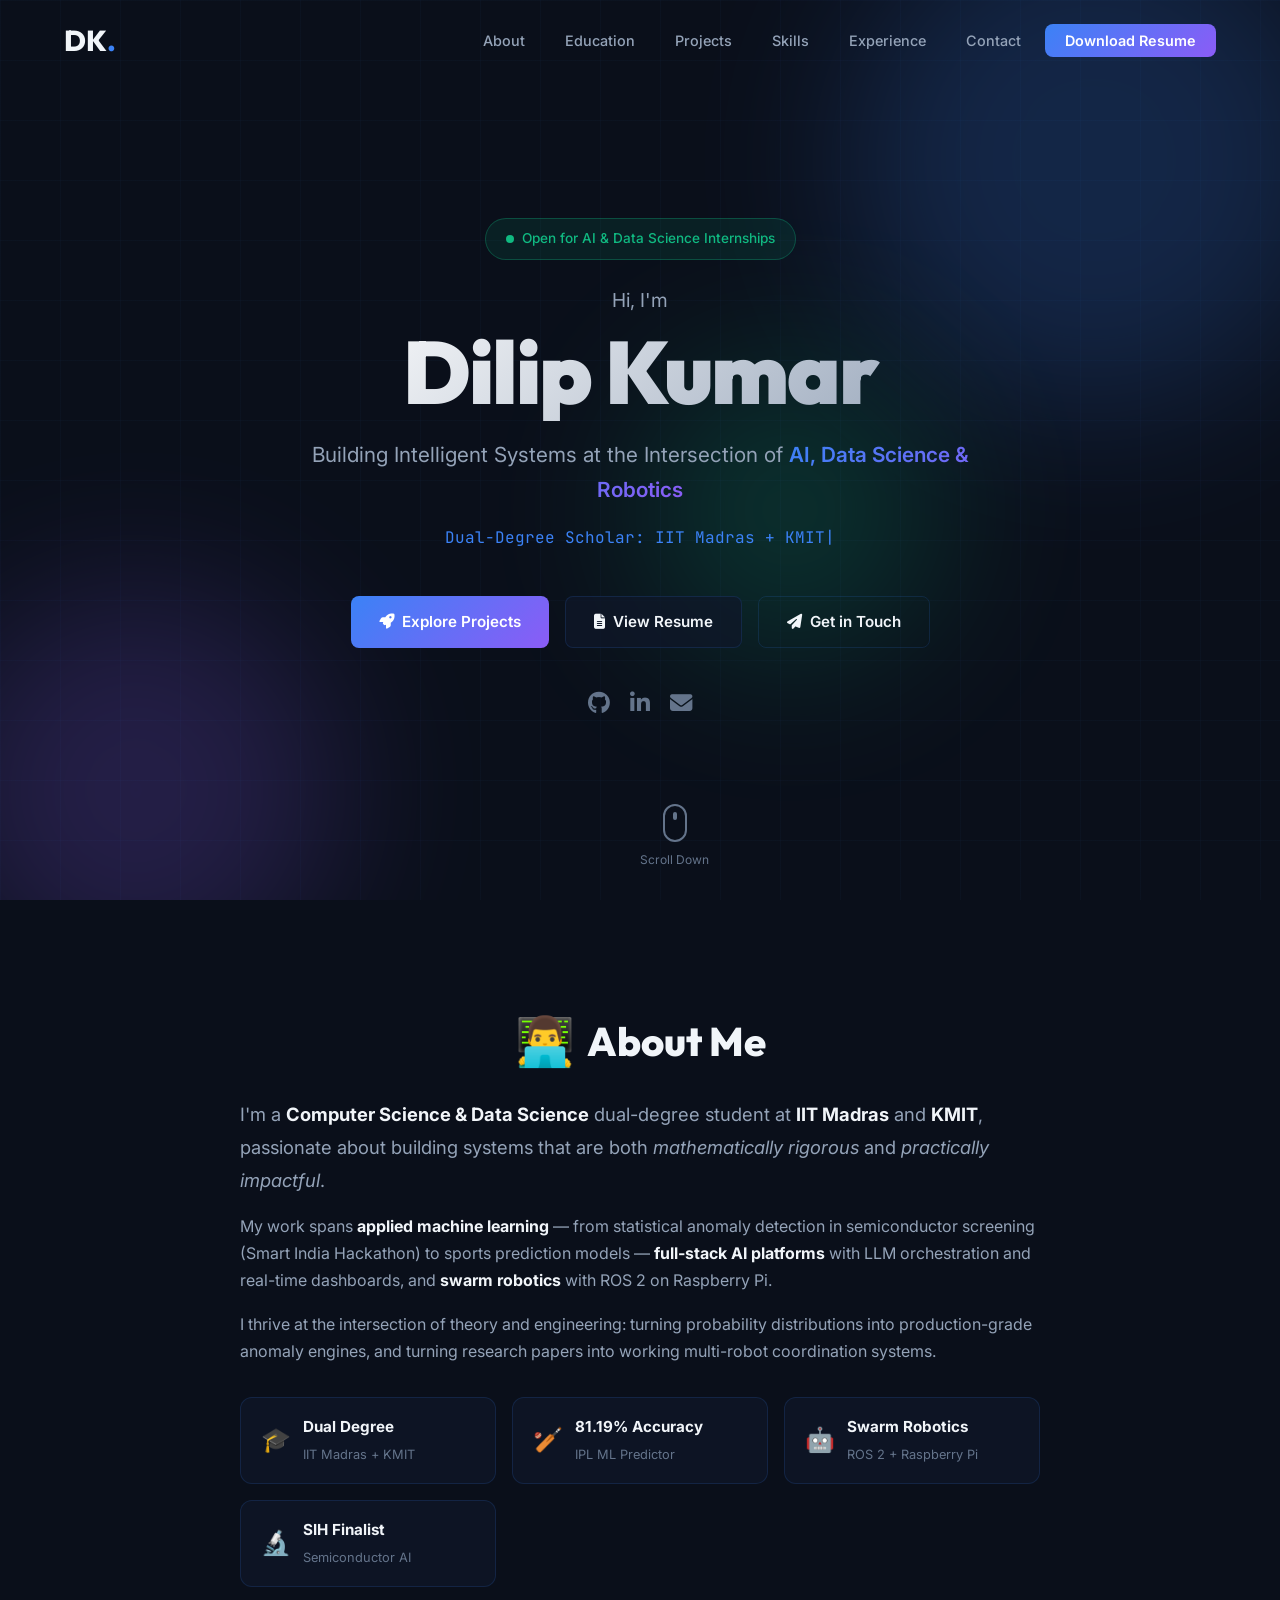
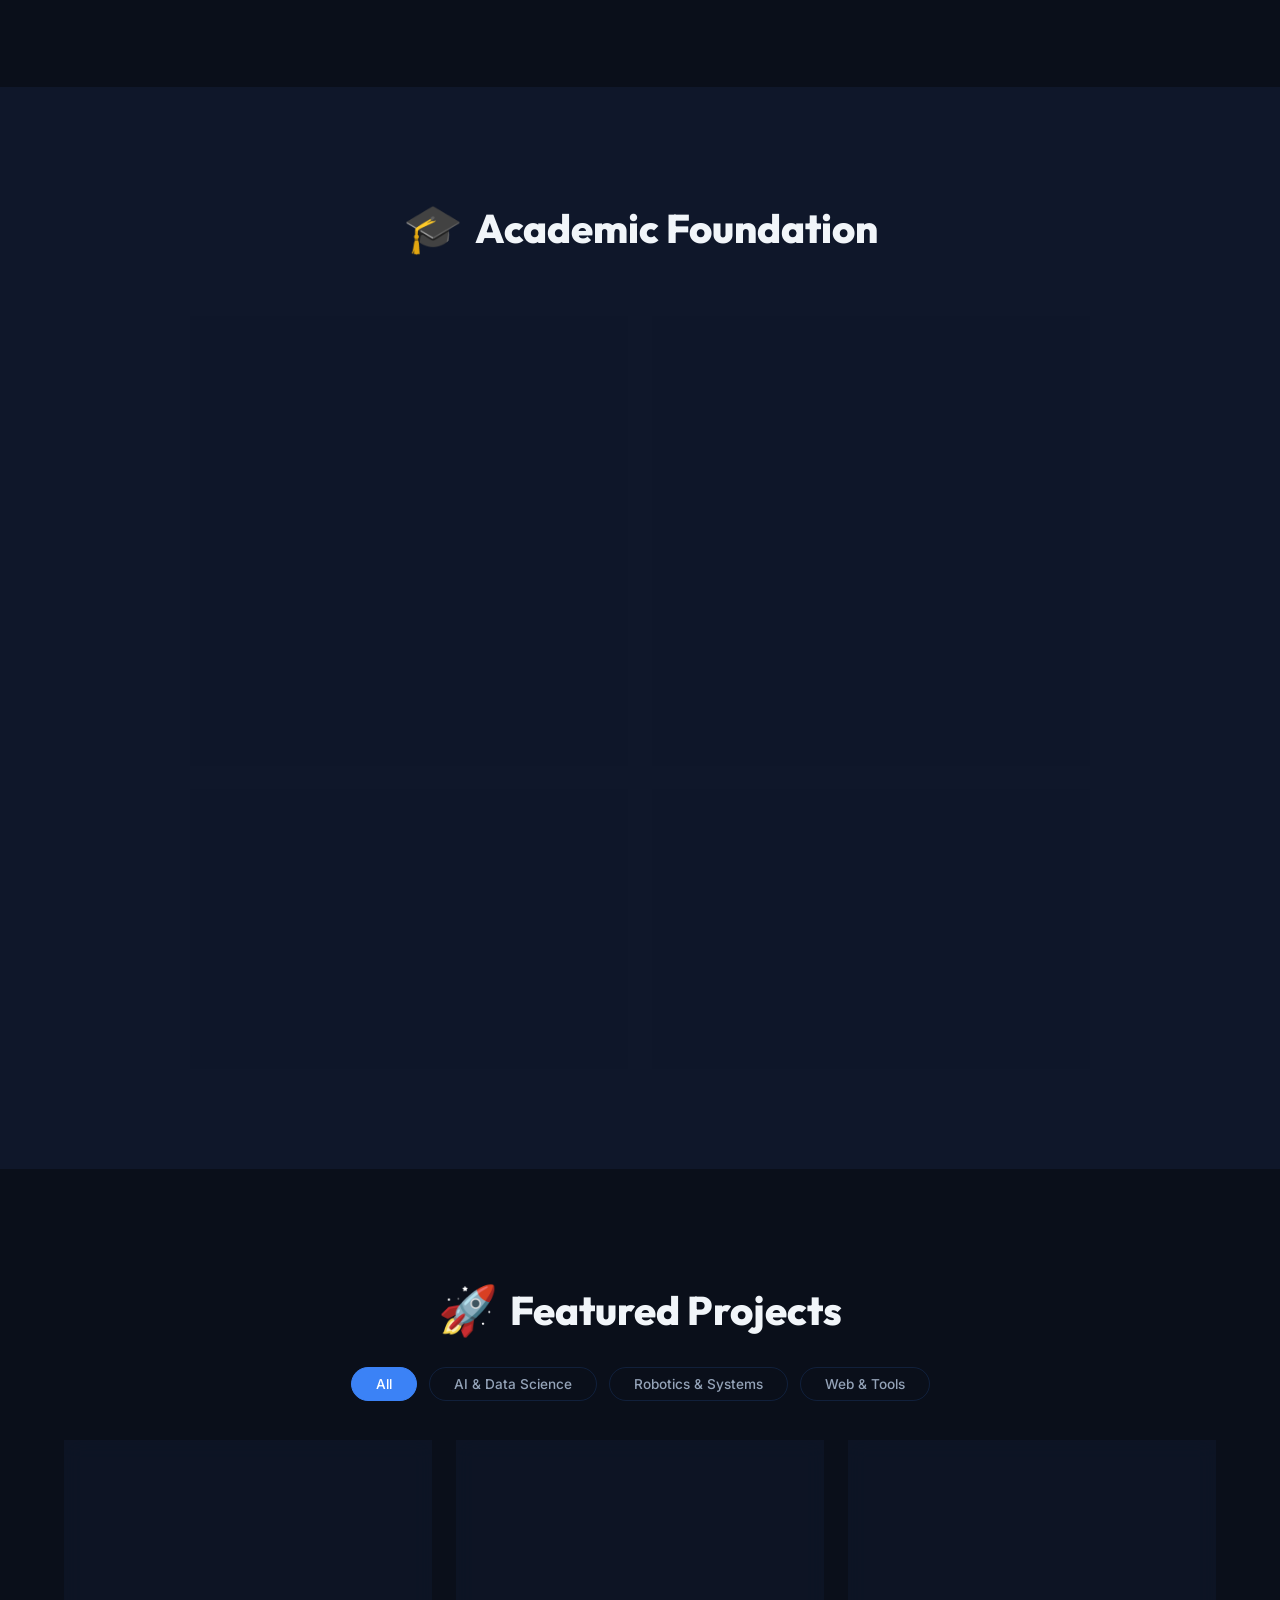
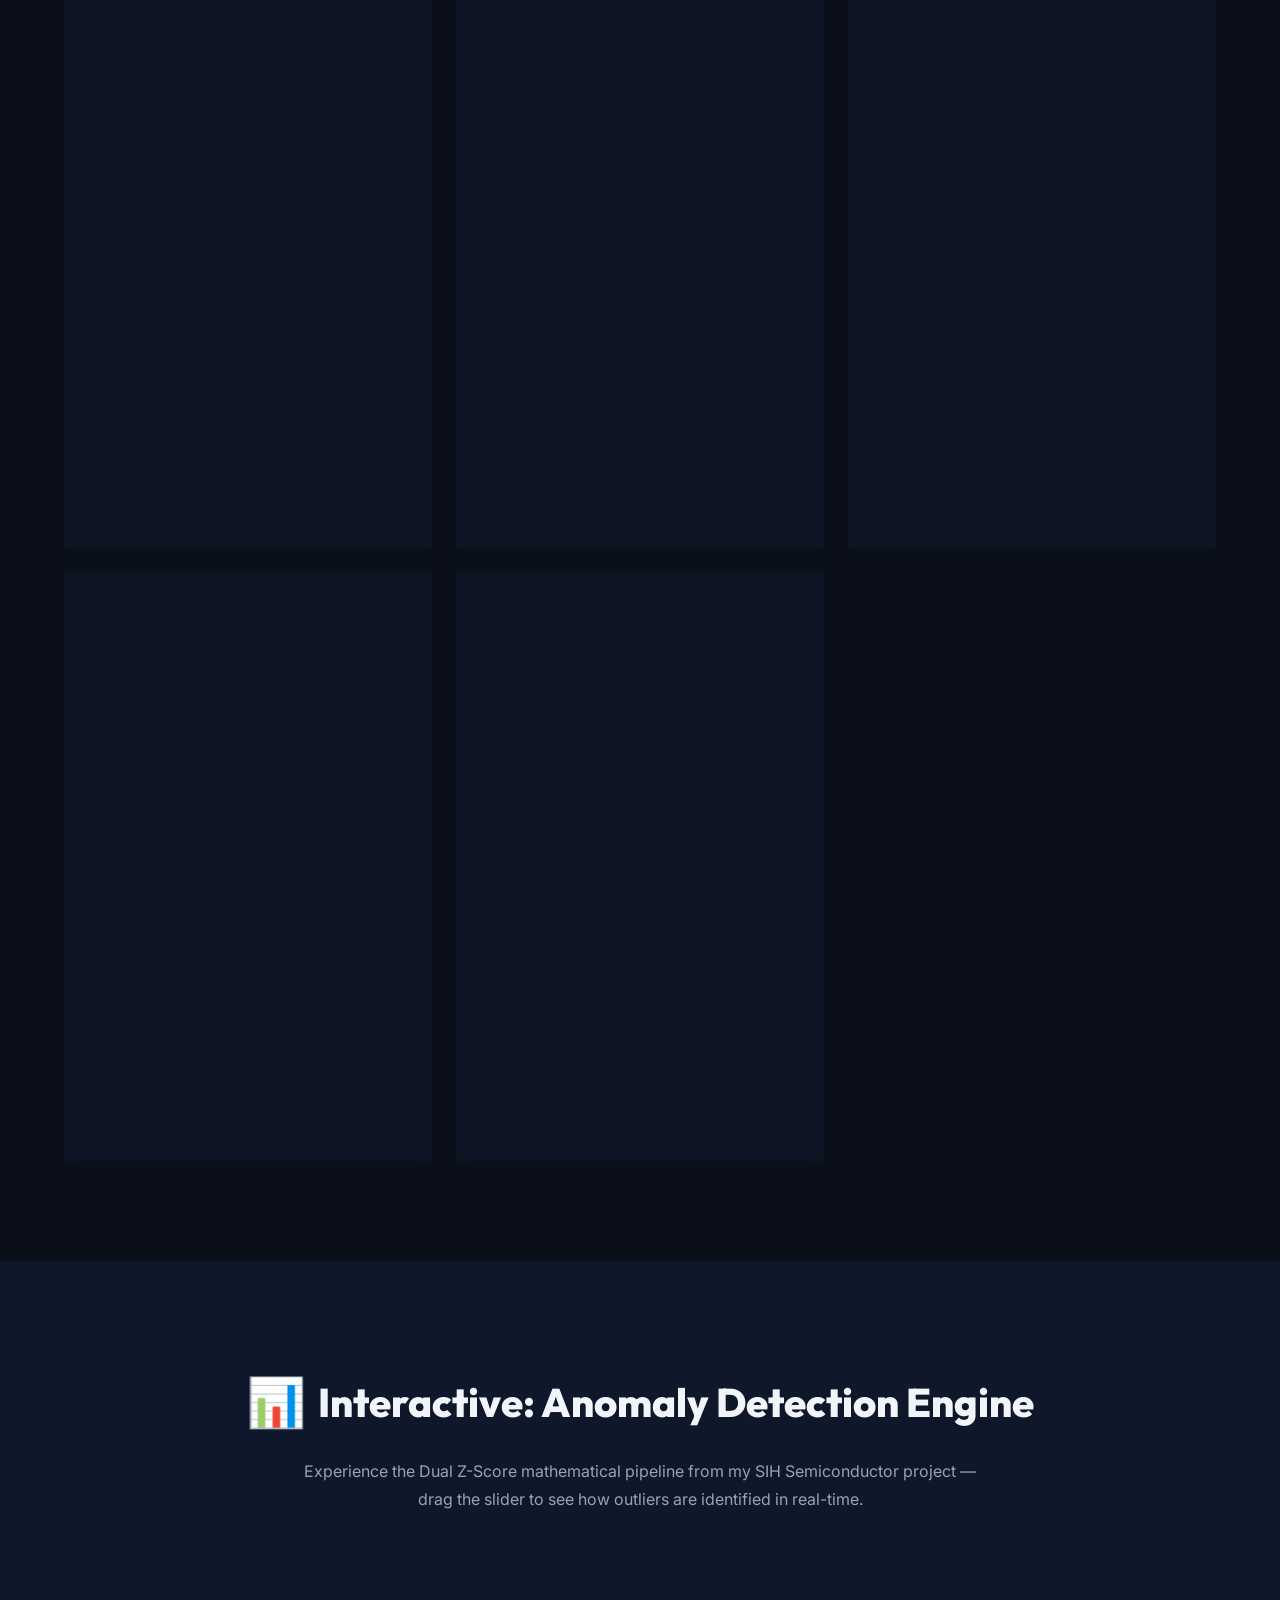
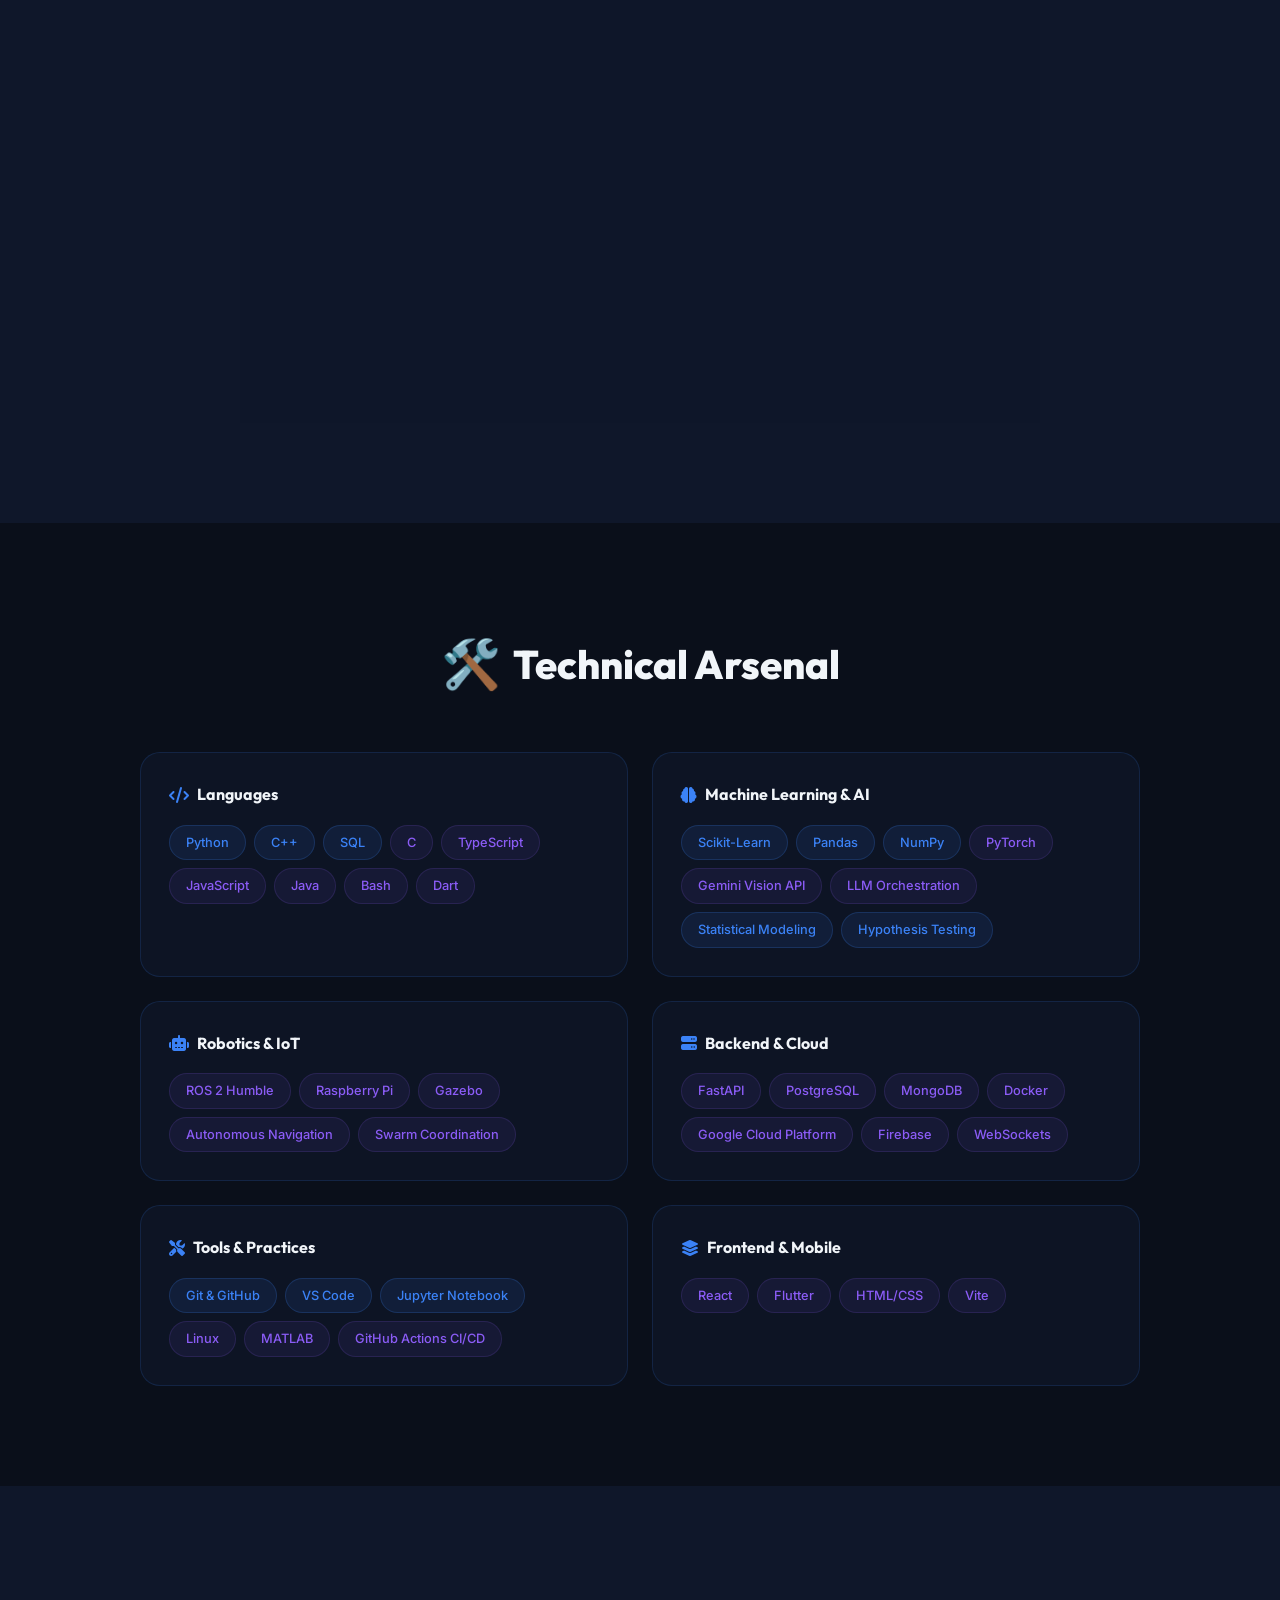
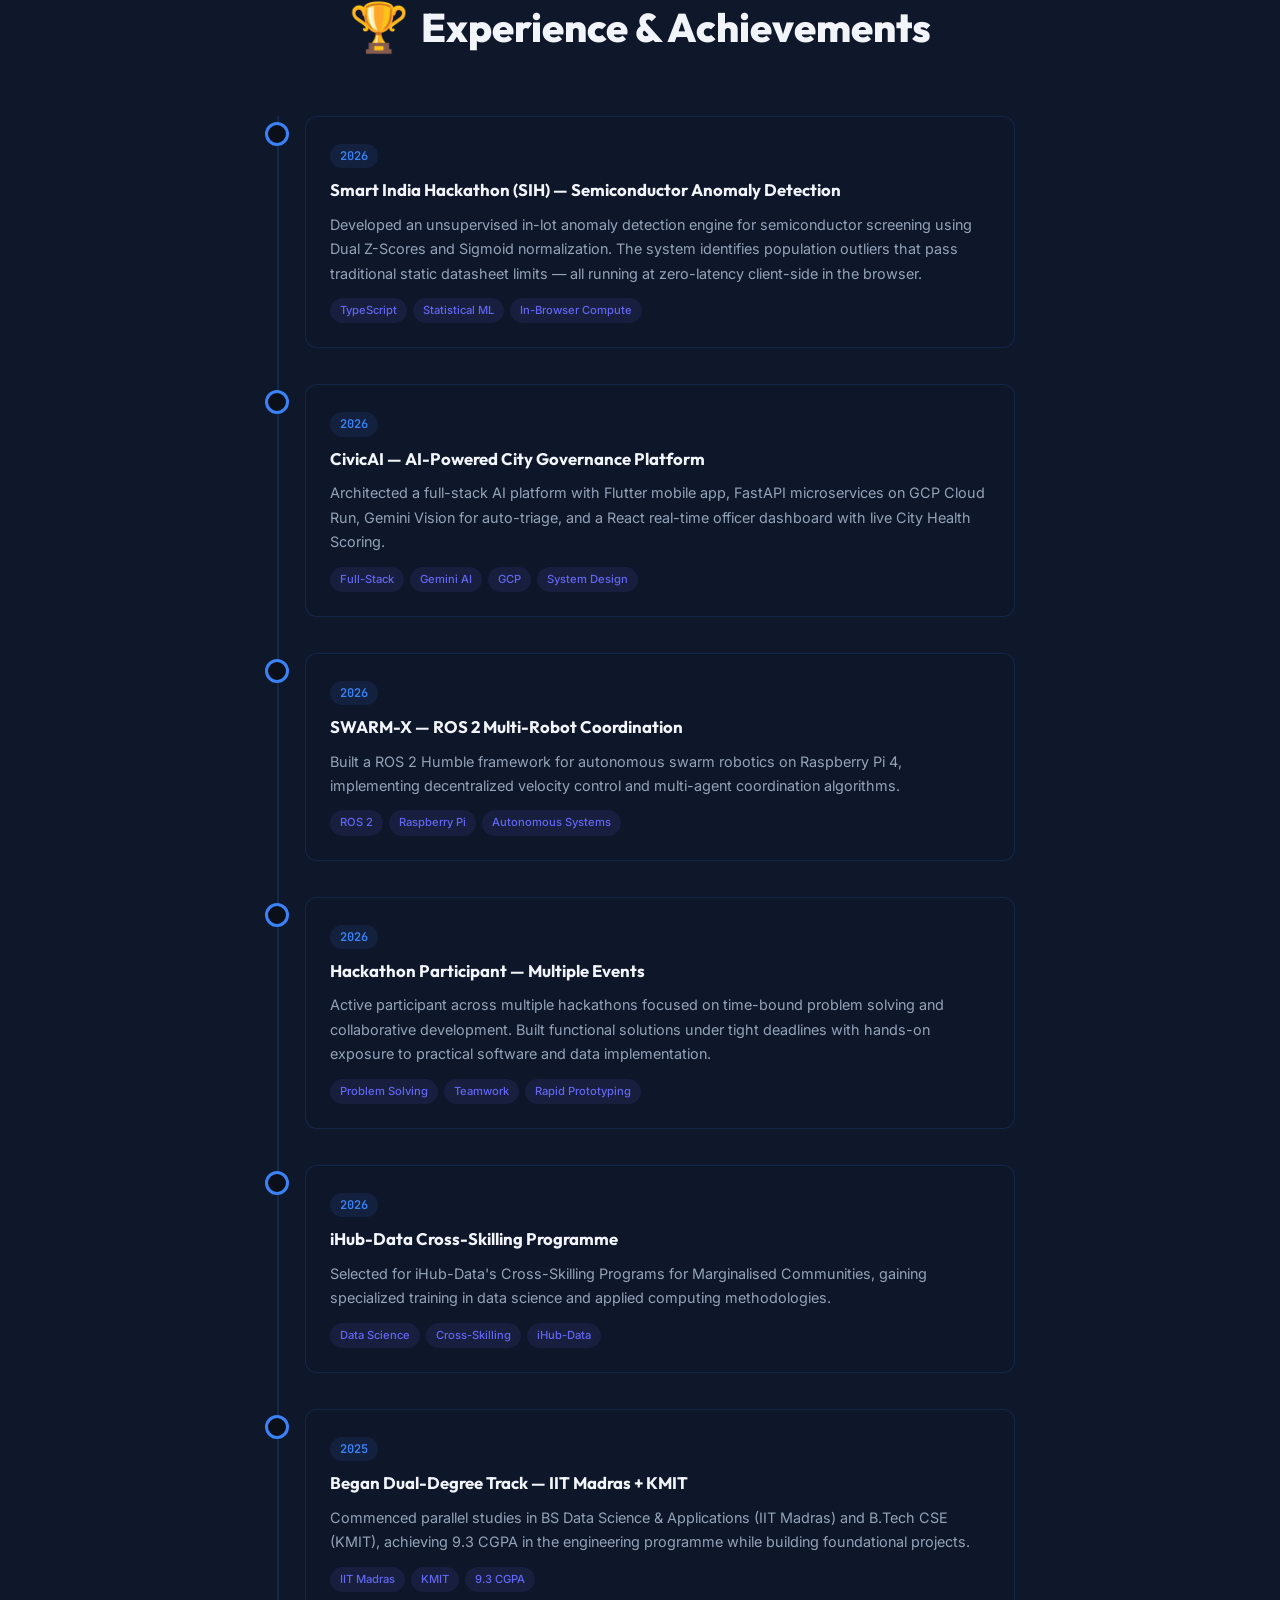
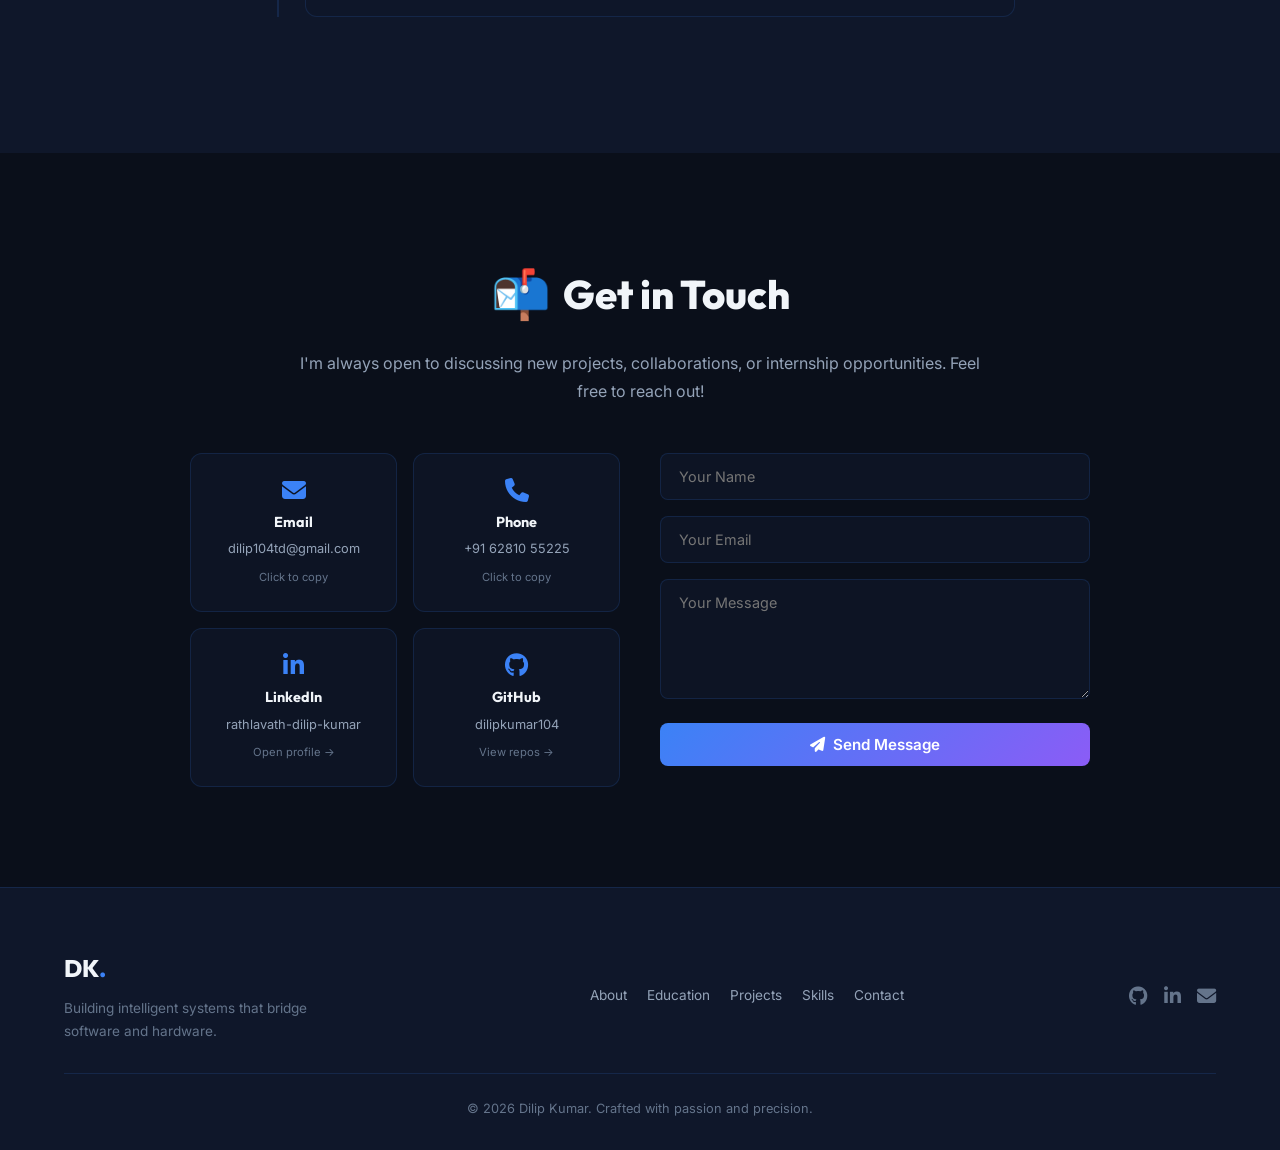
==== portfolio/index.html @ fd2fe448 "feat: portfolio assets" ====
<!DOCTYPE html>
<html lang="en">
<head>
    <meta charset="UTF-8">
    <meta name="viewport" content="width=device-width, initial-scale=1.0">
    <title>Dilip Kumar — AI Systems Engineer & Data Scientist</title>
    <meta name="description" content="Portfolio of Rathlavath Dilip Kumar — AI Systems Engineer, Data Scientist, Dual-Degree Scholar at IIT Madras & KMIT. Building intelligent systems at the intersection of AI, Data Science & Robotics.">
    <link rel="preconnect" href="https://fonts.googleapis.com">
    <link rel="preconnect" href="https://fonts.gstatic.com" crossorigin>
    <link href="https://fonts.googleapis.com/css2?family=Inter:wght@300;400;500;600;700;800;900&family=JetBrains+Mono:wght@400;500;600;700&family=Outfit:wght@300;400;500;600;700;800;900&display=swap" rel="stylesheet">
    <link rel="stylesheet" href="https://cdnjs.cloudflare.com/ajax/libs/font-awesome/6.5.1/css/all.min.css">
    <link rel="stylesheet" href="assets/css/styles.css">
</head>
<body>

    <!-- ==================== TOAST NOTIFICATION ==================== -->
    <div id="toast" class="toast" aria-live="polite"></div>

    <!-- ==================== NAVIGATION ==================== -->
    <nav class="navbar" id="navbar">
        <div class="nav-container">
            <a href="#hero" class="nav-logo">DK<span class="logo-dot">.</span></a>
            <button class="nav-toggle" id="navToggle" aria-label="Toggle navigation">
                <span></span><span></span><span></span>
            </button>
            <ul class="nav-menu" id="navMenu">
                <li><a href="#about" class="nav-link">About</a></li>
                <li><a href="#education" class="nav-link">Education</a></li>
                <li><a href="#projects" class="nav-link">Projects</a></li>
                <li><a href="#skills" class="nav-link">Skills</a></li>
                <li><a href="#experience" class="nav-link">Experience</a></li>
                <li><a href="#contact" class="nav-link">Contact</a></li>
                <li><a href="#" class="nav-link nav-cta" id="navResumeBtn">Download Resume</a></li>
            </ul>
        </div>
    </nav>

    <!-- ==================== HERO SECTION ==================== -->
    <section class="hero" id="hero">
        <div class="hero-bg-effects">
            <div class="hero-orb hero-orb-1"></div>
            <div class="hero-orb hero-orb-2"></div>
            <div class="hero-orb hero-orb-3"></div>
            <div class="hero-grid"></div>
        </div>
        <div class="container hero-content">
            <div class="hero-badge">
                <span class="badge-dot"></span>
                Open for AI & Data Science Internships
            </div>
            <h1 class="hero-title">
                <span class="hero-greeting">Hi, I'm</span>
                <span class="hero-name">Dilip Kumar</span>
            </h1>
            <p class="hero-subtitle">Building Intelligent Systems at the Intersection of <span class="gradient-text">AI, Data Science & Robotics</span></p>
            <p class="hero-tagline">
                <span class="typing-text" id="typingText"></span><span class="typing-cursor">|</span>
            </p>
            <div class="hero-ctas">
                <a href="#projects" class="btn btn-primary"><i class="fas fa-rocket"></i> Explore Projects</a>
                <a href="#" class="btn btn-secondary" id="heroResumeBtn"><i class="fas fa-file-alt"></i> View Resume</a>
                <a href="#contact" class="btn btn-outline"><i class="fas fa-paper-plane"></i> Get in Touch</a>
            </div>
            <div class="hero-socials">
                <a href="https://github.com/dilipkumar104" target="_blank" rel="noopener" aria-label="GitHub"><i class="fab fa-github"></i></a>
                <a href="https://www.linkedin.com/in/rathlavath-dilip-kumar-bb68b0343/" target="_blank" rel="noopener" aria-label="LinkedIn"><i class="fab fa-linkedin-in"></i></a>
                <a href="mailto:dilip104td@gmail.com" aria-label="Email"><i class="fas fa-envelope"></i></a>
            </div>
        </div>
        <div class="scroll-indicator">
            <div class="mouse"><div class="mouse-wheel"></div></div>
            <span>Scroll Down</span>
        </div>
    </section>

    <!-- ==================== ABOUT SECTION ==================== -->
    <section class="section" id="about">
        <div class="container">
            <h2 class="section-title"><span class="section-icon">👨‍💻</span> About Me</h2>
            <div class="about-grid">
                <div class="about-text">
                    <p class="about-lead">I'm a <strong>Computer Science & Data Science</strong> dual-degree student at <strong>IIT Madras</strong> and <strong>KMIT</strong>, passionate about building systems that are both <em>mathematically rigorous</em> and <em>practically impactful</em>.</p>
                    <p>My work spans <strong>applied machine learning</strong> — from statistical anomaly detection in semiconductor screening (Smart India Hackathon) to sports prediction models — <strong>full-stack AI platforms</strong> with LLM orchestration and real-time dashboards, and <strong>swarm robotics</strong> with ROS 2 on Raspberry Pi.</p>
                    <p>I thrive at the intersection of theory and engineering: turning probability distributions into production-grade anomaly engines, and turning research papers into working multi-robot coordination systems.</p>
                    <div class="about-highlights">
                        <div class="highlight-card">
                            <div class="highlight-icon">🎓</div>
                            <div class="highlight-text">
                                <strong>Dual Degree</strong>
                                <span>IIT Madras + KMIT</span>
                            </div>
                        </div>
                        <div class="highlight-card">
                            <div class="highlight-icon">🏏</div>
                            <div class="highlight-text">
                                <strong>81.19% Accuracy</strong>
                                <span>IPL ML Predictor</span>
                            </div>
                        </div>
                        <div class="highlight-card">
                            <div class="highlight-icon">🤖</div>
                            <div class="highlight-text">
                                <strong>Swarm Robotics</strong>
                                <span>ROS 2 + Raspberry Pi</span>
                            </div>
                        </div>
                        <div class="highlight-card">
                            <div class="highlight-icon">🔬</div>
                            <div class="highlight-text">
                                <strong>SIH Finalist</strong>
                                <span>Semiconductor AI</span>
                            </div>
                        </div>
                    </div>
                </div>
            </div>
        </div>
    </section>

    <!-- ==================== EDUCATION SECTION ==================== -->
    <section class="section section-alt" id="education">
        <div class="container">
            <h2 class="section-title"><span class="section-icon">🎓</span> Academic Foundation</h2>
            <div class="education-grid">
                <div class="edu-card edu-card-primary">
                    <div class="edu-badge">Dual Degree Track</div>
                    <div class="edu-logo">🏛️</div>
                    <h3>BS in Data Science & Applications</h3>
                    <p class="edu-institution">Indian Institute of Technology, Madras (Online)</p>
                    <p class="edu-year">Expected 2029</p>
                    <div class="edu-courses">
                        <span class="course-tag">Statistics & Probability</span>
                        <span class="course-tag">Inferential Analysis</span>
                        <span class="course-tag">Mathematical Thinking</span>
                        <span class="course-tag">Data Science Foundations</span>
                        <span class="course-tag">PDSA</span>
                        <span class="course-tag">DBMS</span>
                    </div>
                </div>
                <div class="edu-card edu-card-primary">
                    <div class="edu-badge">Core Engineering</div>
                    <div class="edu-logo">🎓</div>
                    <h3>B.Tech in Computer Science Engineering</h3>
                    <p class="edu-institution">Keshav Memorial Institute of Technology (KMIT)</p>
                    <p class="edu-year">Expected 2029</p>
                    <div class="edu-gpa"><span class="gpa-number">9.3</span> CGPA</div>
                    <div class="edu-courses">
                        <span class="course-tag">Data Structures & Algorithms</span>
                        <span class="course-tag">Object-Oriented Engineering</span>
                        <span class="course-tag">Systems Architecture</span>
                        <span class="course-tag">Java Programming</span>
                    </div>
                </div>
                <div class="edu-card edu-card-secondary">
                    <div class="edu-logo">📚</div>
                    <h3>Narayana Jr. College</h3>
                    <p class="edu-institution">Intermediate (2021 – 2023)</p>
                    <div class="edu-gpa"><span class="gpa-number">88.4</span>%</div>
                </div>
                <div class="edu-card edu-card-secondary">
                    <div class="edu-logo">🏫</div>
                    <h3>Bhashyam High School</h3>
                    <p class="edu-institution">6th – 10th (2021)</p>
                    <div class="edu-gpa"><span class="gpa-number">10</span> CGPA</div>
                </div>
            </div>
        </div>
    </section>

    <!-- ==================== PROJECTS SECTION ==================== -->
    <section class="section" id="projects">
        <div class="container">
            <h2 class="section-title"><span class="section-icon">🚀</span> Featured Projects</h2>
            <div class="project-filters">
                <button class="filter-btn active" data-filter="all">All</button>
                <button class="filter-btn" data-filter="ai">AI & Data Science</button>
                <button class="filter-btn" data-filter="robotics">Robotics & Systems</button>
                <button class="filter-btn" data-filter="web">Web & Tools</button>
            </div>
            <div class="projects-grid">

                <!-- Project 1: SIH Semiconductor -->
                <div class="project-card" data-category="ai">
                    <div class="project-header">
                        <div class="project-icon">🔬</div>
                        <div class="project-links">
                            <a href="https://github.com/dilipkumar104/temp-sih26170" target="_blank" rel="noopener" aria-label="View on GitHub"><i class="fab fa-github"></i></a>
                        </div>
                    </div>
                    <h3 class="project-title">SIH26170: Semiconductor Anomaly Detection</h3>
                    <p class="project-subtitle">Smart India Hackathon • Unsupervised In-Lot Learning</p>
                    <p class="project-desc">A 5-step mathematical pipeline using Dual Z-Scores (Standard Z + Robust MAD Z) with Sigmoid scoring for real-time semiconductor wafer screening. Identifies "static-pass" population outliers at the 99.6th percentile — entirely client-side, zero-latency in-browser execution.</p>
                    <div class="project-metrics">
                        <div class="metric"><span class="metric-value">99.6<sup>th</sup></span><span class="metric-label">Percentile Detection</span></div>
                        <div class="metric"><span class="metric-value">1,000</span><span class="metric-label">Components Screened</span></div>
                        <div class="metric"><span class="metric-value">0ms</span><span class="metric-label">Latency (In-Browser)</span></div>
                    </div>
                    <div class="project-tags">
                        <span>TypeScript</span><span>Statistical Modeling</span><span>Z-Score</span><span>MAD</span><span>Sigmoid</span><span>In-Browser ML</span>
                    </div>
                </div>

                <!-- Project 2: CivicAI -->
                <div class="project-card" data-category="web">
                    <div class="project-header">
                        <div class="project-icon">🏛️</div>
                        <div class="project-links">
                            <a href="#" aria-label="Private Repository"><i class="fas fa-lock"></i></a>
                        </div>
                    </div>
                    <h3 class="project-title">CivicAI: AI-Powered Civic Complaint Platform</h3>
                    <p class="project-subtitle">Full-Stack • Gemini Vision • Real-time Dashboard</p>
                    <p class="project-desc">A multimodal AI platform where citizens photograph civic issues via a Flutter mobile app. The AI pipeline (Google Gemini Pro Vision) auto-categorizes, scores priority (0–100), and routes complaints to city departments. Officers manage queues through a React dashboard with real-time WebSocket updates and a live City Health Score.</p>
                    <div class="project-metrics">
                        <div class="metric"><span class="metric-value">4</span><span class="metric-label">AI Pipeline Stages</span></div>
                        <div class="metric"><span class="metric-value">Live</span><span class="metric-label">WebSocket Updates</span></div>
                        <div class="metric"><span class="metric-value">0–100</span><span class="metric-label">Priority Scoring</span></div>
                    </div>
                    <div class="project-tags">
                        <span>Flutter</span><span>FastAPI</span><span>Gemini Vision</span><span>PostgreSQL</span><span>GCP Cloud Run</span><span>React</span><span>WebSockets</span>
                    </div>
                </div>

                <!-- Project 3: SWARM-X -->
                <div class="project-card" data-category="robotics">
                    <div class="project-header">
                        <div class="project-icon">🤖</div>
                        <div class="project-links">
                            <a href="https://github.com/dilipkumar104/SWARM-X" target="_blank" rel="noopener" aria-label="View on GitHub"><i class="fab fa-github"></i></a>
                        </div>
                    </div>
                    <h3 class="project-title">SWARM-X: Autonomous Swarm Robotics</h3>
                    <p class="project-subtitle">ROS 2 Humble • Raspberry Pi 4 • Multi-Agent Control</p>
                    <p class="project-desc">A ROS 2 Humble framework for swarm robotics on Ubuntu 22.04, featuring autonomous navigation, Raspberry Pi 4 hardware integration, and decentralized /cmd_vel velocity control for coordinated multi-robot operations.</p>
                    <div class="project-metrics">
                        <div class="metric"><span class="metric-value">ROS 2</span><span class="metric-label">Framework</span></div>
                        <div class="metric"><span class="metric-value">Multi</span><span class="metric-label">Agent Coordination</span></div>
                        <div class="metric"><span class="metric-value">RPi 4</span><span class="metric-label">Hardware</span></div>
                    </div>
                    <div class="project-tags">
                        <span>Python</span><span>ROS 2</span><span>Ubuntu</span><span>Raspberry Pi</span><span>Autonomous Nav</span><span>Gazebo</span>
                    </div>
                </div>

                <!-- Project 4: IPL Predictor -->
                <div class="project-card" data-category="ai">
                    <div class="project-header">
                        <div class="project-icon">🏏</div>
                        <div class="project-links">
                            <a href="https://github.com/dilipkumar104/IPL-Match-Predictor" target="_blank" rel="noopener" aria-label="View on GitHub"><i class="fab fa-github"></i></a>
                        </div>
                    </div>
                    <h3 class="project-title">IPL Match Outcome Predictor</h3>
                    <p class="project-subtitle">Machine Learning • Feature Engineering • Binary Classification</p>
                    <p class="project-desc">Built an IPL match prediction model analyzing 1,090+ matches, boosting accuracy from a 43% multi-class baseline to 81.19% by reformulating as binary classification. Team win rates accounted for 60% of model weight vs. under 10% for toss advantage.</p>
                    <div class="project-metrics">
                        <div class="metric"><span class="metric-value">81.19%</span><span class="metric-label">Test Accuracy</span></div>
                        <div class="metric"><span class="metric-value">1,090+</span><span class="metric-label">Matches Analyzed</span></div>
                        <div class="metric"><span class="metric-value">+38%</span><span class="metric-label">Accuracy Boost</span></div>
                    </div>
                    <div class="project-tags">
                        <span>Python</span><span>Scikit-Learn</span><span>Pandas</span><span>Logistic Regression</span><span>Random Forest</span>
                    </div>
                </div>

                <!-- Project 5: WinFlashCache -->
                <div class="project-card" data-category="web">
                    <div class="project-header">
                        <div class="project-icon">💽</div>
                        <div class="project-links">
                            <a href="https://github.com/dilipkumar104/WinFlashCache" target="_blank" rel="noopener" aria-label="View on GitHub"><i class="fab fa-github"></i></a>
                        </div>
                    </div>
                    <h3 class="project-title">WinFlashCache</h3>
                    <p class="project-subtitle">CLI Tool • Persistent Key-Value Store</p>
                    <p class="project-desc">A command-line interface tool where users can store, retrieve, and delete data using keys, with data persisting across terminal sessions. Built in Python with efficient file-based storage.</p>
                    <div class="project-tags">
                        <span>Python</span><span>CLI</span><span>Persistent Storage</span><span>Key-Value</span>
                    </div>
                </div>

            </div>
        </div>
    </section>

    <!-- ==================== ANOMALY DETECTION VISUALIZER ==================== -->
    <section class="section section-alt" id="visualizer">
        <div class="container">
            <h2 class="section-title"><span class="section-icon">📊</span> Interactive: Anomaly Detection Engine</h2>
            <p class="section-subtitle">Experience the Dual Z-Score mathematical pipeline from my SIH Semiconductor project — drag the slider to see how outliers are identified in real-time.</p>
            <div class="visualizer-container">
                <div class="viz-controls">
                    <label for="anomalySlider">Component Leakage Current (μA):</label>
                    <input type="range" id="anomalySlider" min="5" max="35" step="0.1" value="10.5">
                    <span class="slider-value" id="sliderValue">10.5 μA</span>
                </div>
                <div class="viz-results">
                    <div class="viz-card">
                        <div class="viz-label">Lot Median (μ)</div>
                        <div class="viz-value">10.5 μA</div>
                    </div>
                    <div class="viz-card">
                        <div class="viz-label">Standard Z-Score</div>
                        <div class="viz-value" id="zScore">0.00</div>
                    </div>
                    <div class="viz-card">
                        <div class="viz-label">MAD Z-Score</div>
                        <div class="viz-value" id="madZScore">0.00</div>
                    </div>
                    <div class="viz-card">
                        <div class="viz-label">Anomaly Score</div>
                        <div class="viz-value" id="anomalyScore">0.00</div>
                    </div>
                    <div class="viz-card viz-card-wide">
                        <div class="viz-label">Risk Classification</div>
                        <div class="viz-value viz-risk" id="riskLevel">✅ Normal</div>
                    </div>
                </div>
                <div class="viz-bar-container">
                    <div class="viz-bar">
                        <div class="viz-bar-fill" id="vizBarFill"></div>
                        <div class="viz-bar-marker" id="vizBarMarker"></div>
                    </div>
                    <div class="viz-bar-labels">
                        <span>Normal</span><span>Elevated</span><span>Warning</span><span>Critical</span>
                    </div>
                </div>
                <p class="viz-formula">A = 1 − e<sup>−|Z|²/4</sup> &nbsp;|&nbsp; Z<sub>MAD</sub> = (x − Median) / (1.4826 × MAD)</p>
            </div>
        </div>
    </section>

    <!-- ==================== SKILLS SECTION ==================== -->
    <section class="section" id="skills">
        <div class="container">
            <h2 class="section-title"><span class="section-icon">🛠️</span> Technical Arsenal</h2>
            <div class="skills-grid">
                <div class="skill-category">
                    <h3 class="skill-category-title"><i class="fas fa-code"></i> Languages</h3>
                    <div class="skill-pills">
                        <span class="skill-pill" data-level="advanced">Python</span>
                        <span class="skill-pill" data-level="advanced">C++</span>
                        <span class="skill-pill" data-level="advanced">SQL</span>
                        <span class="skill-pill" data-level="intermediate">C</span>
                        <span class="skill-pill" data-level="intermediate">TypeScript</span>
                        <span class="skill-pill" data-level="intermediate">JavaScript</span>
                        <span class="skill-pill" data-level="intermediate">Java</span>
                        <span class="skill-pill" data-level="intermediate">Bash</span>
                        <span class="skill-pill" data-level="intermediate">Dart</span>
                    </div>
                </div>
                <div class="skill-category">
                    <h3 class="skill-category-title"><i class="fas fa-brain"></i> Machine Learning & AI</h3>
                    <div class="skill-pills">
                        <span class="skill-pill" data-level="advanced">Scikit-Learn</span>
                        <span class="skill-pill" data-level="advanced">Pandas</span>
                        <span class="skill-pill" data-level="advanced">NumPy</span>
                        <span class="skill-pill" data-level="intermediate">PyTorch</span>
                        <span class="skill-pill" data-level="intermediate">Gemini Vision API</span>
                        <span class="skill-pill" data-level="intermediate">LLM Orchestration</span>
                        <span class="skill-pill" data-level="advanced">Statistical Modeling</span>
                        <span class="skill-pill" data-level="advanced">Hypothesis Testing</span>
                    </div>
                </div>
                <div class="skill-category">
                    <h3 class="skill-category-title"><i class="fas fa-robot"></i> Robotics & IoT</h3>
                    <div class="skill-pills">
                        <span class="skill-pill" data-level="intermediate">ROS 2 Humble</span>
                        <span class="skill-pill" data-level="intermediate">Raspberry Pi</span>
                        <span class="skill-pill" data-level="intermediate">Gazebo</span>
                        <span class="skill-pill" data-level="intermediate">Autonomous Navigation</span>
                        <span class="skill-pill" data-level="intermediate">Swarm Coordination</span>
                    </div>
                </div>
                <div class="skill-category">
                    <h3 class="skill-category-title"><i class="fas fa-server"></i> Backend & Cloud</h3>
                    <div class="skill-pills">
                        <span class="skill-pill" data-level="intermediate">FastAPI</span>
                        <span class="skill-pill" data-level="intermediate">PostgreSQL</span>
                        <span class="skill-pill" data-level="intermediate">MongoDB</span>
                        <span class="skill-pill" data-level="intermediate">Docker</span>
                        <span class="skill-pill" data-level="intermediate">Google Cloud Platform</span>
                        <span class="skill-pill" data-level="intermediate">Firebase</span>
                        <span class="skill-pill" data-level="intermediate">WebSockets</span>
                    </div>
                </div>
                <div class="skill-category">
                    <h3 class="skill-category-title"><i class="fas fa-tools"></i> Tools & Practices</h3>
                    <div class="skill-pills">
                        <span class="skill-pill" data-level="advanced">Git & GitHub</span>
                        <span class="skill-pill" data-level="advanced">VS Code</span>
                        <span class="skill-pill" data-level="advanced">Jupyter Notebook</span>
                        <span class="skill-pill" data-level="intermediate">Linux</span>
                        <span class="skill-pill" data-level="intermediate">MATLAB</span>
                        <span class="skill-pill" data-level="intermediate">GitHub Actions CI/CD</span>
                    </div>
                </div>
                <div class="skill-category">
                    <h3 class="skill-category-title"><i class="fas fa-layer-group"></i> Frontend & Mobile</h3>
                    <div class="skill-pills">
                        <span class="skill-pill" data-level="intermediate">React</span>
                        <span class="skill-pill" data-level="intermediate">Flutter</span>
                        <span class="skill-pill" data-level="intermediate">HTML/CSS</span>
                        <span class="skill-pill" data-level="intermediate">Vite</span>
                    </div>
                </div>
            </div>
        </div>
    </section>

    <!-- ==================== EXPERIENCE SECTION ==================== -->
    <section class="section section-alt" id="experience">
        <div class="container">
            <h2 class="section-title"><span class="section-icon">🏆</span> Experience & Achievements</h2>
            <div class="timeline">
                <div class="timeline-item">
                    <div class="timeline-dot"></div>
                    <div class="timeline-content">
                        <div class="timeline-badge">2026</div>
                        <h3>Smart India Hackathon (SIH) — Semiconductor Anomaly Detection</h3>
                        <p>Developed an unsupervised in-lot anomaly detection engine for semiconductor screening using Dual Z-Scores and Sigmoid normalization. The system identifies population outliers that pass traditional static datasheet limits — all running at zero-latency client-side in the browser.</p>
                        <div class="timeline-tags"><span>TypeScript</span><span>Statistical ML</span><span>In-Browser Compute</span></div>
                    </div>
                </div>
                <div class="timeline-item">
                    <div class="timeline-dot"></div>
                    <div class="timeline-content">
                        <div class="timeline-badge">2026</div>
                        <h3>CivicAI — AI-Powered City Governance Platform</h3>
                        <p>Architected a full-stack AI platform with Flutter mobile app, FastAPI microservices on GCP Cloud Run, Gemini Vision for auto-triage, and a React real-time officer dashboard with live City Health Scoring.</p>
                        <div class="timeline-tags"><span>Full-Stack</span><span>Gemini AI</span><span>GCP</span><span>System Design</span></div>
                    </div>
                </div>
                <div class="timeline-item">
                    <div class="timeline-dot"></div>
                    <div class="timeline-content">
                        <div class="timeline-badge">2026</div>
                        <h3>SWARM-X — ROS 2 Multi-Robot Coordination</h3>
                        <p>Built a ROS 2 Humble framework for autonomous swarm robotics on Raspberry Pi 4, implementing decentralized velocity control and multi-agent coordination algorithms.</p>
                        <div class="timeline-tags"><span>ROS 2</span><span>Raspberry Pi</span><span>Autonomous Systems</span></div>
                    </div>
                </div>
                <div class="timeline-item">
                    <div class="timeline-dot"></div>
                    <div class="timeline-content">
                        <div class="timeline-badge">2026</div>
                        <h3>Hackathon Participant — Multiple Events</h3>
                        <p>Active participant across multiple hackathons focused on time-bound problem solving and collaborative development. Built functional solutions under tight deadlines with hands-on exposure to practical software and data implementation.</p>
                        <div class="timeline-tags"><span>Problem Solving</span><span>Teamwork</span><span>Rapid Prototyping</span></div>
                    </div>
                </div>
                <div class="timeline-item">
                    <div class="timeline-dot"></div>
                    <div class="timeline-content">
                        <div class="timeline-badge">2026</div>
                        <h3>iHub-Data Cross-Skilling Programme</h3>
                        <p>Selected for iHub-Data's Cross-Skilling Programs for Marginalised Communities, gaining specialized training in data science and applied computing methodologies.</p>
                        <div class="timeline-tags"><span>Data Science</span><span>Cross-Skilling</span><span>iHub-Data</span></div>
                    </div>
                </div>
                <div class="timeline-item">
                    <div class="timeline-dot"></div>
                    <div class="timeline-content">
                        <div class="timeline-badge">2025</div>
                        <h3>Began Dual-Degree Track — IIT Madras + KMIT</h3>
                        <p>Commenced parallel studies in BS Data Science & Applications (IIT Madras) and B.Tech CSE (KMIT), achieving 9.3 CGPA in the engineering programme while building foundational projects.</p>
                        <div class="timeline-tags"><span>IIT Madras</span><span>KMIT</span><span>9.3 CGPA</span></div>
                    </div>
                </div>
            </div>
        </div>
    </section>

    <!-- ==================== CONTACT SECTION ==================== -->
    <section class="section" id="contact">
        <div class="container">
            <h2 class="section-title"><span class="section-icon">📬</span> Get in Touch</h2>
            <p class="section-subtitle">I'm always open to discussing new projects, collaborations, or internship opportunities. Feel free to reach out!</p>
            <div class="contact-grid">
                <div class="contact-cards">
                    <div class="contact-card" data-copy="dilip104td@gmail.com">
                        <i class="fas fa-envelope"></i>
                        <h4>Email</h4>
                        <p>dilip104td@gmail.com</p>
                        <span class="copy-hint">Click to copy</span>
                    </div>
                    <div class="contact-card" data-copy="+91 62810 55225">
                        <i class="fas fa-phone"></i>
                        <h4>Phone</h4>
                        <p>+91 62810 55225</p>
                        <span class="copy-hint">Click to copy</span>
                    </div>
                    <a href="https://www.linkedin.com/in/rathlavath-dilip-kumar-bb68b0343/" target="_blank" rel="noopener" class="contact-card contact-card-link">
                        <i class="fab fa-linkedin-in"></i>
                        <h4>LinkedIn</h4>
                        <p>rathlavath-dilip-kumar</p>
                        <span class="copy-hint">Open profile →</span>
                    </a>
                    <a href="https://github.com/dilipkumar104" target="_blank" rel="noopener" class="contact-card contact-card-link">
                        <i class="fab fa-github"></i>
                        <h4>GitHub</h4>
                        <p>dilipkumar104</p>
                        <span class="copy-hint">View repos →</span>
                    </a>
                </div>
                <div class="contact-form-wrapper">
                    <form class="contact-form" id="contactForm">
                        <div class="form-group">
                            <input type="text" id="formName" placeholder="Your Name" required>
                        </div>
                        <div class="form-group">
                            <input type="email" id="formEmail" placeholder="Your Email" required>
                        </div>
                        <div class="form-group">
                            <textarea id="formMessage" placeholder="Your Message" rows="5" required></textarea>
                        </div>
                        <button type="submit" class="btn btn-primary btn-full"><i class="fas fa-paper-plane"></i> Send Message</button>
                    </form>
                </div>
            </div>
        </div>
    </section>

    <!-- ==================== FOOTER ==================== -->
    <footer class="footer">
        <div class="container">
            <div class="footer-content">
                <div class="footer-brand">
                    <a href="#hero" class="footer-logo">DK<span class="logo-dot">.</span></a>
                    <p>Building intelligent systems that bridge software and hardware.</p>
                </div>
                <div class="footer-links">
                    <a href="#about">About</a>
                    <a href="#education">Education</a>
                    <a href="#projects">Projects</a>
                    <a href="#skills">Skills</a>
                    <a href="#contact">Contact</a>
                </div>
                <div class="footer-socials">
                    <a href="https://github.com/dilipkumar104" target="_blank" rel="noopener"><i class="fab fa-github"></i></a>
                    <a href="https://www.linkedin.com/in/rathlavath-dilip-kumar-bb68b0343/" target="_blank" rel="noopener"><i class="fab fa-linkedin-in"></i></a>
                    <a href="mailto:dilip104td@gmail.com"><i class="fas fa-envelope"></i></a>
                </div>
            </div>
            <div class="footer-bottom">
                <p>&copy; 2026 Dilip Kumar. Crafted with passion and precision.</p>
            </div>
        </div>
    </footer>

    <!-- ==================== BACK TO TOP ==================== -->
    <button class="back-to-top" id="backToTop" aria-label="Back to top">
        <i class="fas fa-arrow-up"></i>
    </button>

    <script src="assets/js/main.js"></script>
</body>
</html>
---- portfolio/assets/css/styles.css ----
/* ============================================
   PORTFOLIO — STYLES.CSS
   Theme: Dark Glassmorphism — Cyber-Indigo
   ============================================ */

/* ============ CSS VARIABLES ============ */
:root {
    --bg-primary: #0a0f1a;
    --bg-secondary: #0f172a;
    --bg-card: rgba(15, 23, 42, 0.7);
    --bg-card-hover: rgba(30, 41, 59, 0.85);
    --bg-glass: rgba(15, 23, 42, 0.5);
    --border-glass: rgba(59, 130, 246, 0.15);
    --border-glass-hover: rgba(59, 130, 246, 0.35);
    --accent-blue: #3b82f6;
    --accent-indigo: #6366f1;
    --accent-purple: #8b5cf6;
    --accent-emerald: #10b981;
    --accent-amber: #f59e0b;
    --accent-red: #ef4444;
    --text-primary: #f1f5f9;
    --text-secondary: #94a3b8;
    --text-muted: #64748b;
    --gradient-primary: linear-gradient(135deg, #3b82f6, #8b5cf6);
    --gradient-emerald: linear-gradient(135deg, #10b981, #3b82f6);
    --gradient-warm: linear-gradient(135deg, #f59e0b, #ef4444);
    --shadow-lg: 0 20px 60px rgba(0, 0, 0, 0.5);
    --shadow-glow: 0 0 30px rgba(59, 130, 246, 0.15);
    --radius-sm: 8px;
    --radius-md: 12px;
    --radius-lg: 20px;
    --radius-xl: 24px;
    --transition: all 0.3s cubic-bezier(0.4, 0, 0.2, 1);
    --font-heading: 'Outfit', sans-serif;
    --font-body: 'Inter', sans-serif;
    --font-mono: 'JetBrains Mono', monospace;
}

/* ============ RESET & BASE ============ */
*, *::before, *::after { box-sizing: border-box; margin: 0; padding: 0; }
html { scroll-behavior: smooth; font-size: 16px; scroll-padding-top: 80px; }
body {
    font-family: var(--font-body);
    background: var(--bg-primary);
    color: var(--text-primary);
    line-height: 1.7;
    overflow-x: hidden;
    -webkit-font-smoothing: antialiased;
}
a { color: var(--accent-blue); text-decoration: none; transition: var(--transition); }
a:hover { color: var(--accent-purple); }
img { max-width: 100%; display: block; }
ul { list-style: none; }

.container { max-width: 1200px; margin: 0 auto; padding: 0 24px; }

/* ============ TOAST ============ */
.toast {
    position: fixed; bottom: 30px; left: 50%; transform: translateX(-50%) translateY(100px);
    background: var(--bg-card); color: var(--text-primary); padding: 14px 28px;
    border-radius: var(--radius-md); border: 1px solid var(--accent-emerald);
    font-family: var(--font-mono); font-size: 0.85rem;
    z-index: 10000; opacity: 0; transition: var(--transition);
    box-shadow: 0 0 20px rgba(16, 185, 129, 0.3);
}
.toast.show { opacity: 1; transform: translateX(-50%) translateY(0); }

/* ============ NAVBAR ============ */
.navbar {
    position: fixed; top: 0; left: 0; width: 100%; z-index: 1000;
    padding: 16px 0; transition: var(--transition);
    background: transparent;
}
.navbar.scrolled {
    background: rgba(10, 15, 26, 0.85); backdrop-filter: blur(20px);
    border-bottom: 1px solid var(--border-glass); padding: 10px 0;
    box-shadow: var(--shadow-glow);
}
.nav-container { max-width: 1200px; margin: 0 auto; padding: 0 24px; display: flex; align-items: center; justify-content: space-between; }
.nav-logo { font-family: var(--font-heading); font-size: 1.8rem; font-weight: 800; color: var(--text-primary); }
.logo-dot { color: var(--accent-blue); }
.nav-menu { display: flex; align-items: center; gap: 8px; }
.nav-link {
    font-size: 0.9rem; font-weight: 500; color: var(--text-secondary); padding: 8px 16px;
    border-radius: var(--radius-sm); transition: var(--transition);
}
.nav-link:hover, .nav-link.active { color: var(--text-primary); background: rgba(59, 130, 246, 0.1); }
.nav-cta {
    background: var(--gradient-primary) !important; color: #fff !important;
    padding: 8px 20px !important; border-radius: var(--radius-sm); font-weight: 600;
}
.nav-cta:hover { opacity: 0.9; transform: translateY(-1px); }
.nav-toggle { display: none; background: none; border: none; cursor: pointer; padding: 8px; }
.nav-toggle span { display: block; width: 24px; height: 2px; background: var(--text-primary); margin: 5px 0; transition: var(--transition); border-radius: 2px; }

/* ============ HERO ============ */
.hero {
    position: relative; min-height: 100vh; display: flex; align-items: center; justify-content: center;
    overflow: hidden; padding: 120px 0 80px;
}
.hero-bg-effects { position: absolute; inset: 0; pointer-events: none; overflow: hidden; }
.hero-orb {
    position: absolute; border-radius: 50%; filter: blur(80px); opacity: 0.2;
    animation: orbFloat 20s ease-in-out infinite;
}
.hero-orb-1 { width: 500px; height: 500px; background: var(--accent-blue); top: -10%; right: -5%; animation-delay: 0s; }
.hero-orb-2 { width: 400px; height: 400px; background: var(--accent-purple); bottom: -10%; left: -5%; animation-delay: -7s; }
.hero-orb-3 { width: 300px; height: 300px; background: var(--accent-emerald); top: 40%; left: 50%; animation-delay: -14s; }
@keyframes orbFloat {
    0%, 100% { transform: translate(0, 0) scale(1); }
    33% { transform: translate(30px, -30px) scale(1.05); }
    66% { transform: translate(-20px, 20px) scale(0.95); }
}
.hero-grid {
    position: absolute; inset: 0;
    background-image: linear-gradient(rgba(59, 130, 246, 0.03) 1px, transparent 1px),
                       linear-gradient(90deg, rgba(59, 130, 246, 0.03) 1px, transparent 1px);
    background-size: 60px 60px;
}
.hero-content { text-align: center; position: relative; z-index: 2; }
.hero-badge {
    display: inline-flex; align-items: center; gap: 8px; padding: 8px 20px;
    background: rgba(16, 185, 129, 0.1); border: 1px solid rgba(16, 185, 129, 0.3);
    border-radius: 50px; font-size: 0.85rem; font-weight: 500; color: var(--accent-emerald);
    margin-bottom: 24px; animation: fadeInDown 0.8s ease;
}
.badge-dot { width: 8px; height: 8px; border-radius: 50%; background: var(--accent-emerald); animation: pulse 2s infinite; }
@keyframes pulse { 0%, 100% { opacity: 1; } 50% { opacity: 0.4; } }
.hero-greeting { display: block; font-family: var(--font-body); font-size: 1.2rem; font-weight: 400; color: var(--text-secondary); margin-bottom: 8px; animation: fadeInDown 0.8s ease 0.1s both; }
.hero-name {
    display: block; font-family: var(--font-heading); font-size: clamp(3rem, 8vw, 5.5rem);
    font-weight: 900; letter-spacing: -2px; line-height: 1.1;
    background: linear-gradient(135deg, #fff 0%, #94a3b8 100%); -webkit-background-clip: text;
    -webkit-text-fill-color: transparent; background-clip: text;
    animation: fadeInDown 0.8s ease 0.2s both;
}
.hero-subtitle {
    font-size: clamp(1rem, 2.5vw, 1.3rem); color: var(--text-secondary); margin-top: 16px;
    max-width: 700px; margin-left: auto; margin-right: auto; animation: fadeInDown 0.8s ease 0.3s both;
}
.gradient-text { background: var(--gradient-primary); -webkit-background-clip: text; -webkit-text-fill-color: transparent; background-clip: text; font-weight: 600; }
.hero-tagline { height: 36px; margin-top: 16px; font-family: var(--font-mono); font-size: 1rem; color: var(--accent-blue); animation: fadeInDown 0.8s ease 0.4s both; }
.typing-cursor { animation: blink 1s infinite; color: var(--accent-blue); }
@keyframes blink { 0%, 100% { opacity: 1; } 50% { opacity: 0; } }
.hero-ctas { display: flex; gap: 16px; justify-content: center; margin-top: 36px; flex-wrap: wrap; animation: fadeInUp 0.8s ease 0.5s both; }
.hero-socials { display: flex; gap: 20px; justify-content: center; margin-top: 36px; animation: fadeInUp 0.8s ease 0.6s both; }
.hero-socials a { font-size: 1.4rem; color: var(--text-muted); transition: var(--transition); }
.hero-socials a:hover { color: var(--accent-blue); transform: translateY(-3px); }

.scroll-indicator { position: absolute; bottom: 30px; left: 50%; transform: translateX(-50%); display: flex; flex-direction: column; align-items: center; gap: 8px; color: var(--text-muted); font-size: 0.75rem; animation: fadeInUp 1s ease 1s both; }
.mouse { width: 24px; height: 38px; border: 2px solid var(--text-muted); border-radius: 12px; position: relative; }
.mouse-wheel { width: 4px; height: 8px; background: var(--text-muted); border-radius: 2px; position: absolute; top: 6px; left: 50%; transform: translateX(-50%); animation: scrollWheel 2s infinite; }
@keyframes scrollWheel { 0% { opacity: 1; transform: translateX(-50%) translateY(0); } 100% { opacity: 0; transform: translateX(-50%) translateY(12px); } }

/* ============ BUTTONS ============ */
.btn {
    display: inline-flex; align-items: center; gap: 8px; padding: 12px 28px;
    border-radius: var(--radius-sm); font-size: 0.95rem; font-weight: 600;
    cursor: pointer; border: none; transition: var(--transition); font-family: var(--font-body);
}
.btn-primary { background: var(--gradient-primary); color: #fff; }
.btn-primary:hover { transform: translateY(-2px); box-shadow: 0 8px 30px rgba(59, 130, 246, 0.3); color: #fff; }
.btn-secondary { background: var(--bg-card); color: var(--text-primary); border: 1px solid var(--border-glass); }
.btn-secondary:hover { border-color: var(--accent-blue); transform: translateY(-2px); color: var(--text-primary); }
.btn-outline { background: transparent; color: var(--text-primary); border: 1px solid var(--border-glass); }
.btn-outline:hover { border-color: var(--accent-emerald); color: var(--accent-emerald); transform: translateY(-2px); }
.btn-full { width: 100%; justify-content: center; }

/* ============ SECTIONS ============ */
.section { padding: 100px 0; position: relative; }
.section-alt { background: var(--bg-secondary); }
.section-title {
    font-family: var(--font-heading); font-size: clamp(1.8rem, 4vw, 2.5rem);
    font-weight: 800; text-align: center; margin-bottom: 16px;
    display: flex; align-items: center; justify-content: center; gap: 12px;
}
.section-icon { font-size: 1.2em; }
.section-subtitle { text-align: center; color: var(--text-secondary); max-width: 700px; margin: 0 auto 48px; font-size: 1rem; }

/* ============ ABOUT ============ */
.about-grid { max-width: 800px; margin: 0 auto; }
.about-lead { font-size: 1.15rem; line-height: 1.8; margin-bottom: 16px; }
.about-text p { color: var(--text-secondary); margin-bottom: 16px; }
.about-text strong { color: var(--text-primary); }
.about-highlights { display: grid; grid-template-columns: repeat(auto-fit, minmax(200px, 1fr)); gap: 16px; margin-top: 32px; }
.highlight-card {
    display: flex; align-items: center; gap: 12px; padding: 16px 20px;
    background: var(--bg-card); border: 1px solid var(--border-glass);
    border-radius: var(--radius-md); transition: var(--transition);
}
.highlight-card:hover { border-color: var(--border-glass-hover); transform: translateY(-2px); }
.highlight-icon { font-size: 1.5rem; }
.highlight-text strong { display: block; font-size: 0.95rem; }
.highlight-text span { font-size: 0.8rem; color: var(--text-muted); }

/* ============ EDUCATION ============ */
.education-grid { display: grid; grid-template-columns: repeat(2, 1fr); gap: 24px; max-width: 900px; margin: 48px auto 0; }
.edu-card {
    padding: 32px; border-radius: var(--radius-lg); border: 1px solid var(--border-glass);
    background: var(--bg-card); backdrop-filter: blur(10px); transition: var(--transition); position: relative; overflow: hidden;
}
.edu-card:hover { border-color: var(--border-glass-hover); transform: translateY(-4px); box-shadow: var(--shadow-glow); }
.edu-card::before { content: ''; position: absolute; top: 0; left: 0; right: 0; height: 3px; background: var(--gradient-primary); opacity: 0; transition: var(--transition); }
.edu-card:hover::before { opacity: 1; }
.edu-badge {
    display: inline-block; padding: 4px 12px; background: rgba(59, 130, 246, 0.1);
    color: var(--accent-blue); font-size: 0.75rem; font-weight: 600; border-radius: 50px;
    margin-bottom: 12px; font-family: var(--font-mono); text-transform: uppercase;
}
.edu-logo { font-size: 2rem; margin-bottom: 12px; }
.edu-card h3 { font-family: var(--font-heading); font-size: 1.2rem; font-weight: 700; margin-bottom: 6px; }
.edu-institution { color: var(--text-secondary); font-size: 0.9rem; margin-bottom: 4px; }
.edu-year { color: var(--text-muted); font-size: 0.85rem; font-family: var(--font-mono); margin-bottom: 12px; }
.edu-gpa { margin: 12px 0; }
.gpa-number { font-family: var(--font-heading); font-size: 2.2rem; font-weight: 800; background: var(--gradient-emerald); -webkit-background-clip: text; -webkit-text-fill-color: transparent; background-clip: text; }
.edu-courses { display: flex; flex-wrap: wrap; gap: 8px; margin-top: 12px; }
.course-tag { padding: 4px 12px; background: rgba(99, 102, 241, 0.1); color: var(--accent-indigo); font-size: 0.75rem; border-radius: 50px; font-weight: 500; }

/* ============ PROJECTS ============ */
.project-filters { display: flex; justify-content: center; gap: 12px; margin-bottom: 40px; flex-wrap: wrap; }
.filter-btn {
    padding: 8px 24px; border: 1px solid var(--border-glass); background: transparent;
    color: var(--text-secondary); border-radius: 50px; font-size: 0.85rem; font-weight: 500;
    cursor: pointer; transition: var(--transition); font-family: var(--font-body);
}
.filter-btn:hover, .filter-btn.active { background: var(--accent-blue); color: #fff; border-color: var(--accent-blue); }
.projects-grid { display: grid; grid-template-columns: repeat(auto-fill, minmax(350px, 1fr)); gap: 24px; }
.project-card {
    padding: 32px; border-radius: var(--radius-lg); border: 1px solid var(--border-glass);
    background: var(--bg-card); backdrop-filter: blur(10px);
    transition: var(--transition); position: relative; overflow: hidden;
}
.project-card:hover { border-color: var(--border-glass-hover); transform: translateY(-4px); box-shadow: var(--shadow-glow); }
.project-card.hidden { display: none; }
.project-header { display: flex; justify-content: space-between; align-items: flex-start; margin-bottom: 16px; }
.project-icon { font-size: 2rem; }
.project-links a { color: var(--text-muted); font-size: 1.2rem; transition: var(--transition); }
.project-links a:hover { color: var(--accent-blue); }
.project-title { font-family: var(--font-heading); font-size: 1.2rem; font-weight: 700; margin-bottom: 4px; }
.project-subtitle { color: var(--accent-blue); font-size: 0.85rem; font-weight: 500; margin-bottom: 12px; font-family: var(--font-mono); }
.project-desc { color: var(--text-secondary); font-size: 0.9rem; margin-bottom: 16px; line-height: 1.7; }
.project-metrics { display: flex; gap: 16px; margin-bottom: 16px; flex-wrap: wrap; }
.metric { text-align: center; flex: 1; min-width: 80px; }
.metric-value { display: block; font-family: var(--font-heading); font-size: 1.3rem; font-weight: 800; color: var(--accent-emerald); }
.metric-label { font-size: 0.7rem; color: var(--text-muted); text-transform: uppercase; letter-spacing: 0.5px; }
.project-tags { display: flex; flex-wrap: wrap; gap: 8px; }
.project-tags span {
    padding: 4px 12px; background: rgba(59, 130, 246, 0.08); color: var(--accent-blue);
    font-size: 0.75rem; border-radius: 50px; font-weight: 500; font-family: var(--font-mono);
}

/* ============ VISUALIZER ============ */
.visualizer-container {
    max-width: 800px; margin: 0 auto; padding: 40px;
    background: var(--bg-card); border: 1px solid var(--border-glass);
    border-radius: var(--radius-xl); backdrop-filter: blur(10px);
}
.viz-controls { display: flex; align-items: center; gap: 16px; margin-bottom: 32px; flex-wrap: wrap; }
.viz-controls label { font-weight: 600; font-size: 0.9rem; white-space: nowrap; }
.viz-controls input[type="range"] { flex: 1; min-width: 200px; accent-color: var(--accent-blue); height: 6px; cursor: pointer; }
.slider-value { font-family: var(--font-mono); font-weight: 700; color: var(--accent-blue); min-width: 70px; }
.viz-results { display: grid; grid-template-columns: repeat(auto-fit, minmax(140px, 1fr)); gap: 16px; margin-bottom: 32px; }
.viz-card {
    padding: 16px; text-align: center; border-radius: var(--radius-md);
    border: 1px solid var(--border-glass); background: rgba(15, 23, 42, 0.5);
}
.viz-card-wide { grid-column: 1 / -1; }
.viz-label { font-size: 0.75rem; color: var(--text-muted); text-transform: uppercase; letter-spacing: 0.5px; margin-bottom: 4px; }
.viz-value { font-family: var(--font-mono); font-size: 1.4rem; font-weight: 700; color: var(--text-primary); }
.viz-risk { font-size: 1.1rem; }
.viz-risk.normal { color: var(--accent-emerald); }
.viz-risk.elevated { color: var(--accent-amber); }
.viz-risk.warning { color: #f97316; }
.viz-risk.critical { color: var(--accent-red); }
.viz-bar-container { margin-bottom: 24px; }
.viz-bar { height: 12px; background: rgba(255,255,255,0.05); border-radius: 6px; position: relative; overflow: hidden; }
.viz-bar-fill { height: 100%; border-radius: 6px; transition: width 0.3s, background 0.3s; width: 0%; }
.viz-bar-marker { position: absolute; top: -4px; width: 4px; height: 20px; background: #fff; border-radius: 2px; transition: left 0.3s; left: 0%; }
.viz-bar-labels { display: flex; justify-content: space-between; margin-top: 6px; font-size: 0.7rem; color: var(--text-muted); }
.viz-formula { text-align: center; font-family: var(--font-mono); font-size: 0.8rem; color: var(--text-muted); }

/* ============ SKILLS ============ */
.skills-grid { display: grid; grid-template-columns: repeat(auto-fill, minmax(320px, 1fr)); gap: 24px; max-width: 1000px; margin: 48px auto 0; }
.skill-category {
    padding: 28px; border-radius: var(--radius-lg); border: 1px solid var(--border-glass);
    background: var(--bg-card); transition: var(--transition);
}
.skill-category:hover { border-color: var(--border-glass-hover); }
.skill-category-title { font-family: var(--font-heading); font-size: 1rem; font-weight: 700; margin-bottom: 16px; display: flex; align-items: center; gap: 8px; }
.skill-category-title i { color: var(--accent-blue); }
.skill-pills { display: flex; flex-wrap: wrap; gap: 8px; }
.skill-pill {
    padding: 6px 16px; border-radius: 50px; font-size: 0.8rem; font-weight: 500;
    border: 1px solid var(--border-glass); color: var(--text-secondary);
    transition: var(--transition); cursor: default;
}
.skill-pill[data-level="advanced"] { background: rgba(59, 130, 246, 0.1); color: var(--accent-blue); border-color: rgba(59, 130, 246, 0.2); }
.skill-pill[data-level="intermediate"] { background: rgba(139, 92, 246, 0.08); color: var(--accent-purple); border-color: rgba(139, 92, 246, 0.15); }
.skill-pill:hover { transform: translateY(-2px); border-color: var(--accent-blue); }

/* ============ TIMELINE ============ */
.timeline { max-width: 750px; margin: 48px auto 0; position: relative; padding-left: 40px; }
.timeline::before { content: ''; position: absolute; left: 12px; top: 0; bottom: 0; width: 2px; background: var(--border-glass); }
.timeline-item { position: relative; margin-bottom: 36px; }
.timeline-dot {
    position: absolute; left: -40px; top: 6px; width: 24px; height: 24px;
    border-radius: 50%; background: var(--bg-primary); border: 3px solid var(--accent-blue);
    z-index: 2; transition: var(--transition);
}
.timeline-item:hover .timeline-dot { background: var(--accent-blue); box-shadow: 0 0 15px rgba(59, 130, 246, 0.5); }
.timeline-content {
    padding: 24px; border-radius: var(--radius-md); border: 1px solid var(--border-glass);
    background: var(--bg-card); transition: var(--transition);
}
.timeline-content:hover { border-color: var(--border-glass-hover); transform: translateX(4px); }
.timeline-badge {
    display: inline-block; padding: 2px 10px; background: rgba(59, 130, 246, 0.1);
    color: var(--accent-blue); font-size: 0.75rem; font-weight: 600; border-radius: 50px;
    margin-bottom: 8px; font-family: var(--font-mono);
}
.timeline-content h3 { font-family: var(--font-heading); font-size: 1.05rem; font-weight: 700; margin-bottom: 8px; }
.timeline-content p { color: var(--text-secondary); font-size: 0.9rem; margin-bottom: 12px; }
.timeline-tags { display: flex; flex-wrap: wrap; gap: 6px; }
.timeline-tags span { padding: 3px 10px; background: rgba(99, 102, 241, 0.1); color: var(--accent-indigo); font-size: 0.7rem; border-radius: 50px; font-weight: 500; }

/* ============ CONTACT ============ */
.contact-grid { display: grid; grid-template-columns: 1fr 1fr; gap: 40px; max-width: 900px; margin: 48px auto 0; }
.contact-cards { display: grid; grid-template-columns: 1fr 1fr; gap: 16px; }
.contact-card {
    padding: 24px; text-align: center; border-radius: var(--radius-md);
    border: 1px solid var(--border-glass); background: var(--bg-card);
    cursor: pointer; transition: var(--transition);
}
.contact-card:hover { border-color: var(--accent-blue); transform: translateY(-3px); box-shadow: var(--shadow-glow); }
.contact-card i { font-size: 1.5rem; color: var(--accent-blue); margin-bottom: 8px; }
.contact-card h4 { font-family: var(--font-heading); font-size: 0.9rem; margin-bottom: 4px; }
.contact-card p { font-size: 0.8rem; color: var(--text-secondary); word-break: break-all; }
.copy-hint { font-size: 0.7rem; color: var(--text-muted); margin-top: 8px; display: block; }
.contact-card-link { color: var(--text-primary); }
.contact-card-link:hover { color: var(--text-primary); }
.contact-form { display: flex; flex-direction: column; gap: 16px; }
.form-group input, .form-group textarea {
    width: 100%; padding: 14px 18px; border-radius: var(--radius-sm);
    border: 1px solid var(--border-glass); background: var(--bg-card);
    color: var(--text-primary); font-family: var(--font-body); font-size: 0.9rem;
    transition: var(--transition); outline: none;
}
.form-group input:focus, .form-group textarea:focus { border-color: var(--accent-blue); box-shadow: 0 0 10px rgba(59, 130, 246, 0.15); }
.form-group textarea { resize: vertical; min-height: 120px; }

/* ============ FOOTER ============ */
.footer { padding: 60px 0 30px; border-top: 1px solid var(--border-glass); background: var(--bg-secondary); }
.footer-content { display: flex; justify-content: space-between; align-items: center; flex-wrap: wrap; gap: 24px; margin-bottom: 30px; }
.footer-logo { font-family: var(--font-heading); font-size: 1.5rem; font-weight: 800; color: var(--text-primary); }
.footer-brand p { color: var(--text-muted); font-size: 0.85rem; margin-top: 8px; max-width: 300px; }
.footer-links { display: flex; gap: 20px; flex-wrap: wrap; }
.footer-links a { color: var(--text-secondary); font-size: 0.85rem; }
.footer-links a:hover { color: var(--accent-blue); }
.footer-socials { display: flex; gap: 16px; }
.footer-socials a { color: var(--text-muted); font-size: 1.2rem; transition: var(--transition); }
.footer-socials a:hover { color: var(--accent-blue); transform: translateY(-2px); }
.footer-bottom { text-align: center; padding-top: 24px; border-top: 1px solid var(--border-glass); }
.footer-bottom p { color: var(--text-muted); font-size: 0.8rem; }

/* ============ BACK TO TOP ============ */
.back-to-top {
    position: fixed; bottom: 30px; right: 30px; width: 48px; height: 48px;
    border-radius: 50%; background: var(--gradient-primary); color: #fff; border: none;
    cursor: pointer; font-size: 1rem; display: flex; align-items: center; justify-content: center;
    opacity: 0; visibility: hidden; transition: var(--transition); z-index: 999;
    box-shadow: 0 4px 20px rgba(59, 130, 246, 0.3);
}
.back-to-top.show { opacity: 1; visibility: visible; }
.back-to-top:hover { transform: translateY(-3px); box-shadow: 0 8px 30px rgba(59, 130, 246, 0.5); }

/* ============ ANIMATIONS ============ */
@keyframes fadeInDown { from { opacity: 0; transform: translateY(-20px); } to { opacity: 1; transform: translateY(0); } }
@keyframes fadeInUp { from { opacity: 0; transform: translateY(20px); } to { opacity: 1; transform: translateY(0); } }

/* Scroll reveal animation */
.reveal { opacity: 0; transform: translateY(30px); transition: opacity 0.6s ease, transform 0.6s ease; }
.reveal.visible { opacity: 1; transform: translateY(0); }

/* ============ RESPONSIVE ============ */
@media (max-width: 768px) {
    .nav-toggle { display: block; }
    .nav-menu {
        display: none; flex-direction: column; position: absolute; top: 100%; left: 0; right: 0;
        background: rgba(10, 15, 26, 0.95); backdrop-filter: blur(20px); padding: 20px;
        border-bottom: 1px solid var(--border-glass);
    }
    .nav-menu.open { display: flex; }
    .hero-name { letter-spacing: -1px; }
    .education-grid { grid-template-columns: 1fr; }
    .projects-grid { grid-template-columns: 1fr; }
    .contact-grid { grid-template-columns: 1fr; }
    .contact-cards { grid-template-columns: 1fr 1fr; }
    .hero-ctas { flex-direction: column; align-items: center; }
    .visualizer-container { padding: 24px; }
    .viz-results { grid-template-columns: repeat(2, 1fr); }
    .skills-grid { grid-template-columns: 1fr; }
    .footer-content { flex-direction: column; text-align: center; }
    .footer-brand p { margin-left: auto; margin-right: auto; }
}
@media (max-width: 480px) {
    .about-highlights { grid-template-columns: 1fr; }
    .contact-cards { grid-template-columns: 1fr; }
    .project-metrics { flex-direction: column; }
    .viz-results { grid-template-columns: 1fr; }
}
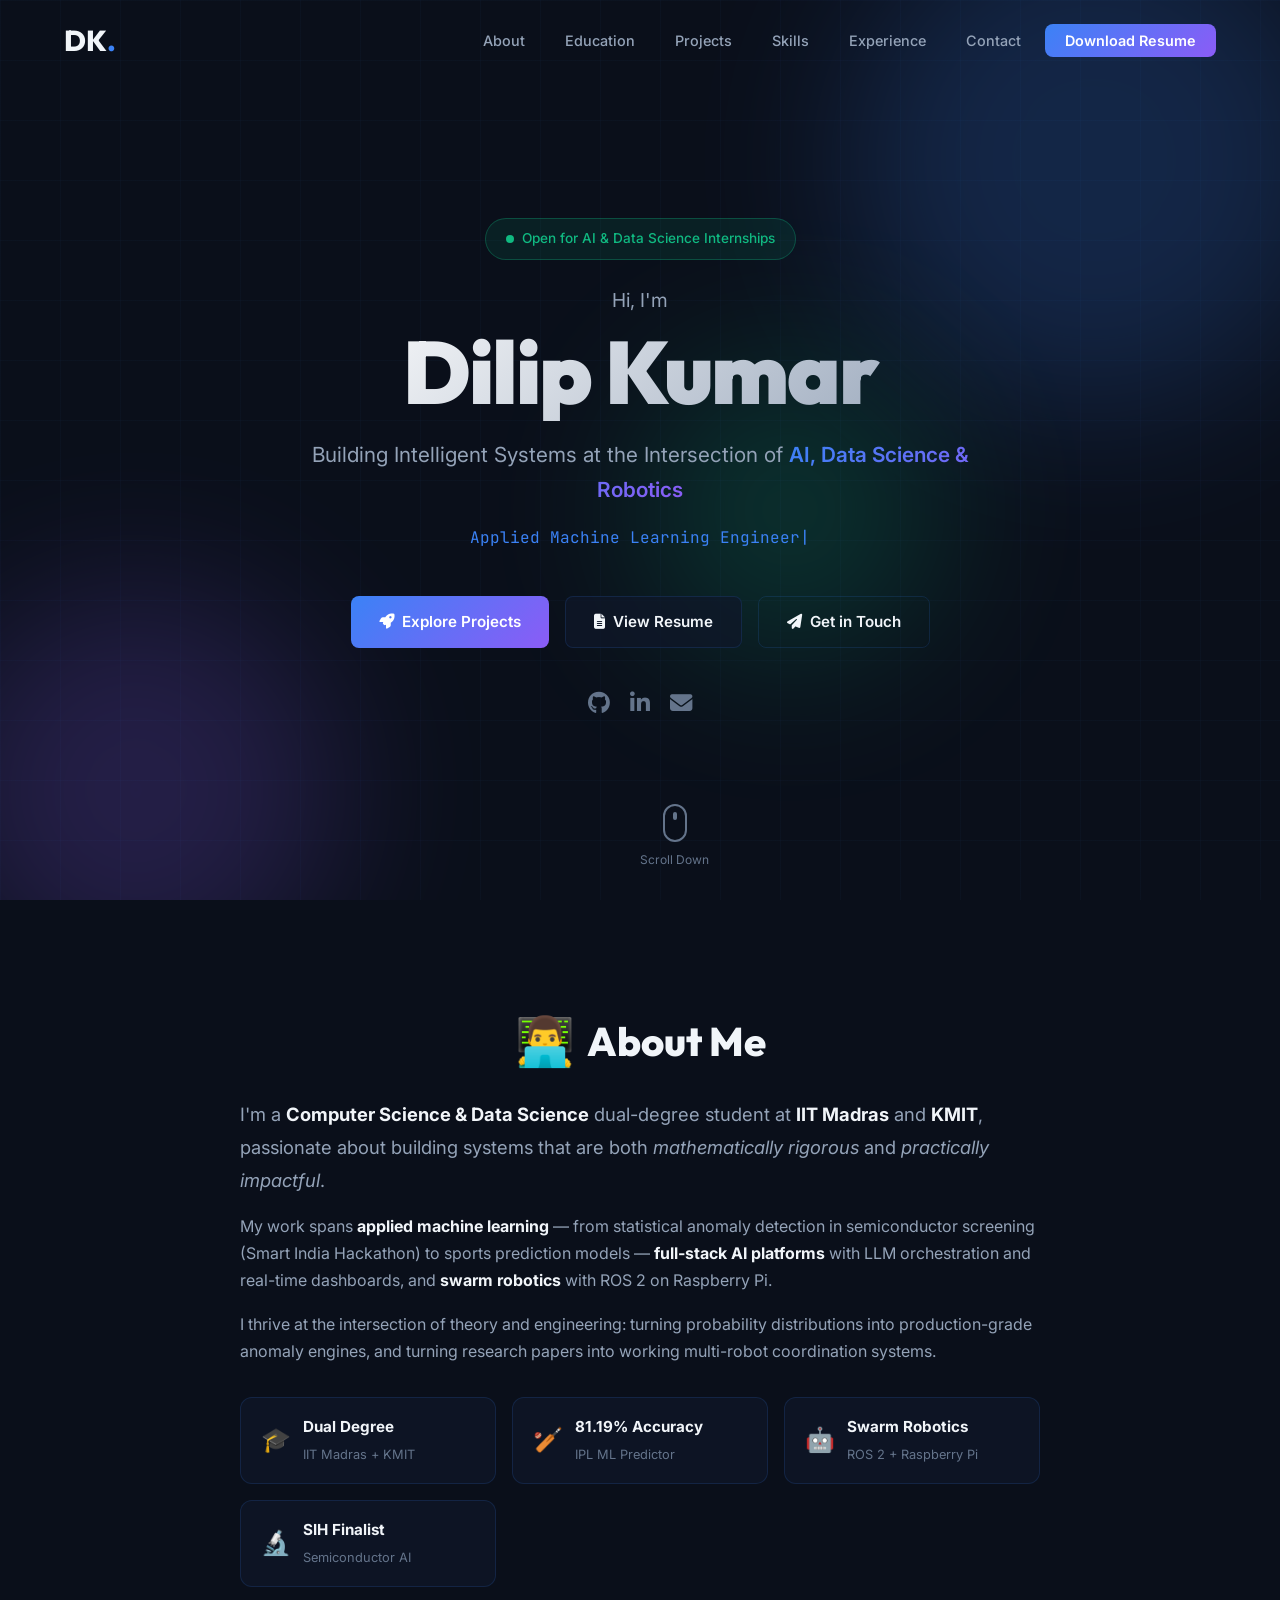
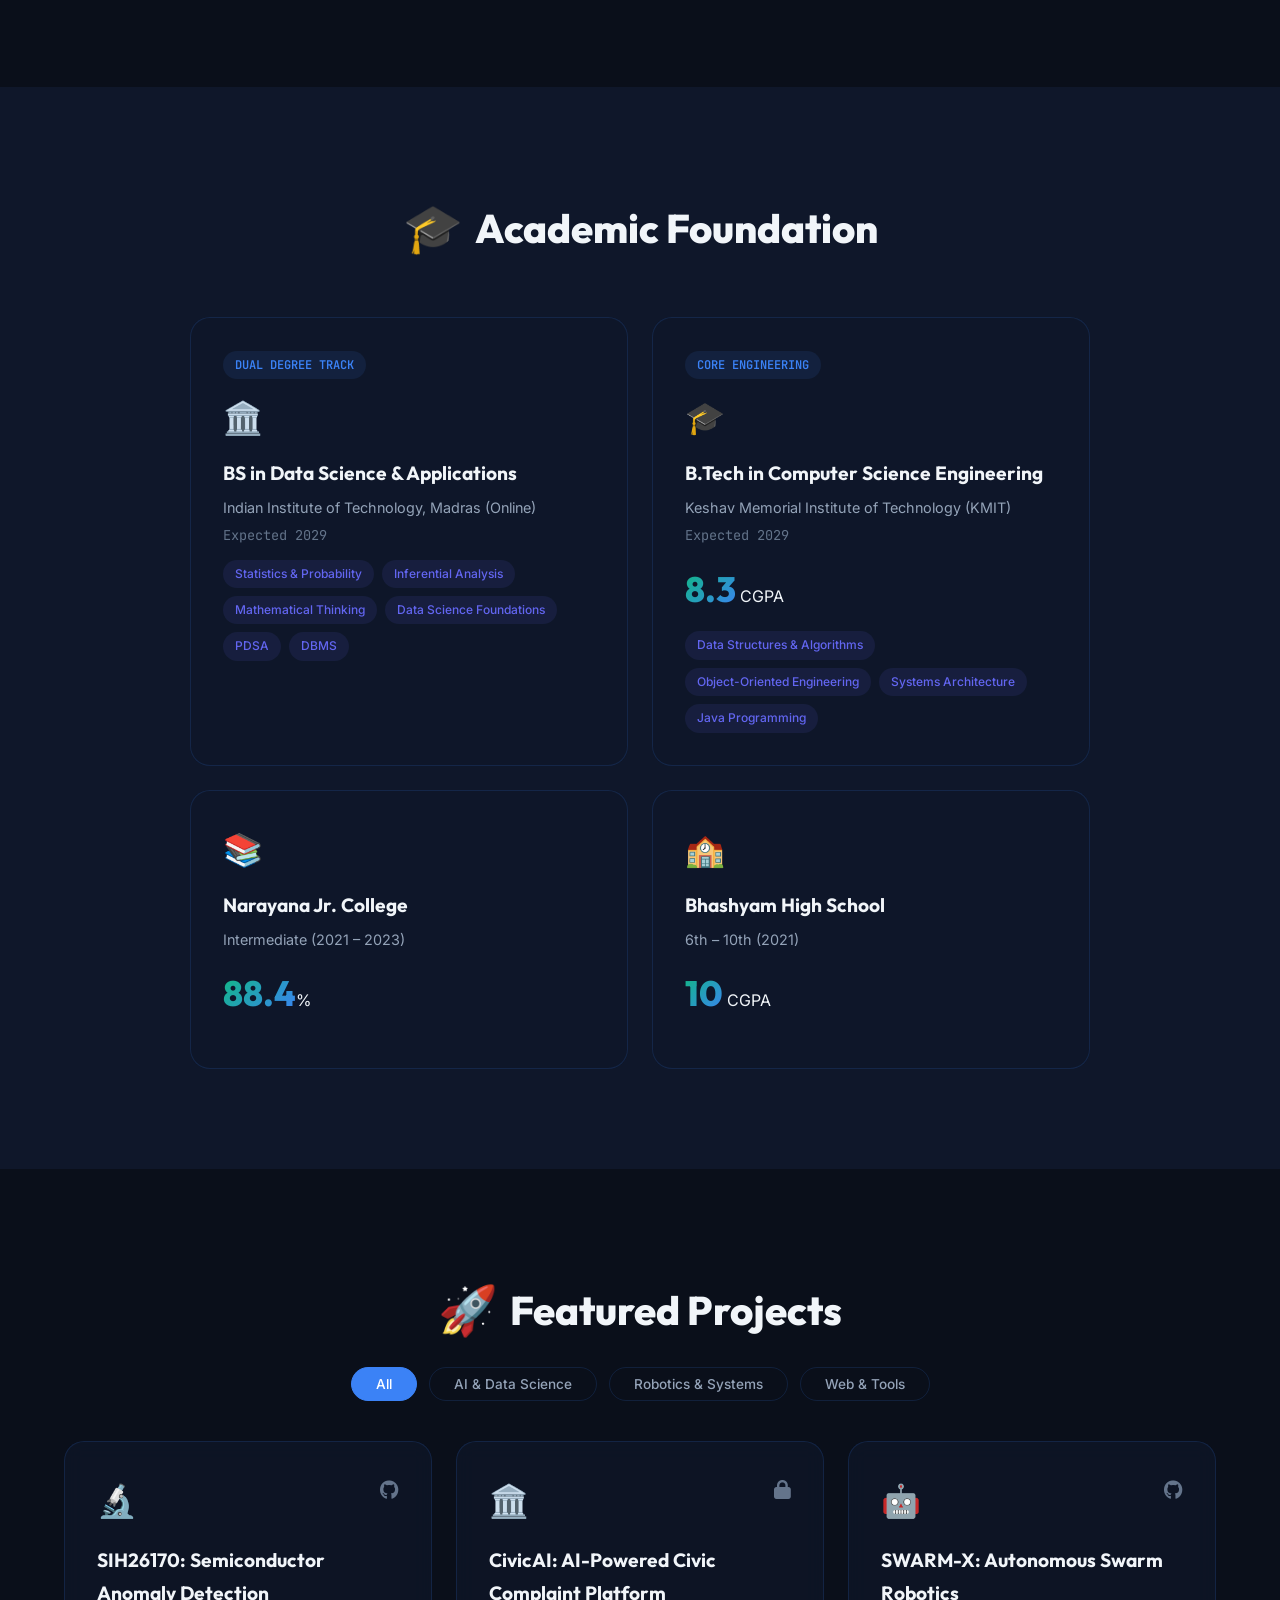
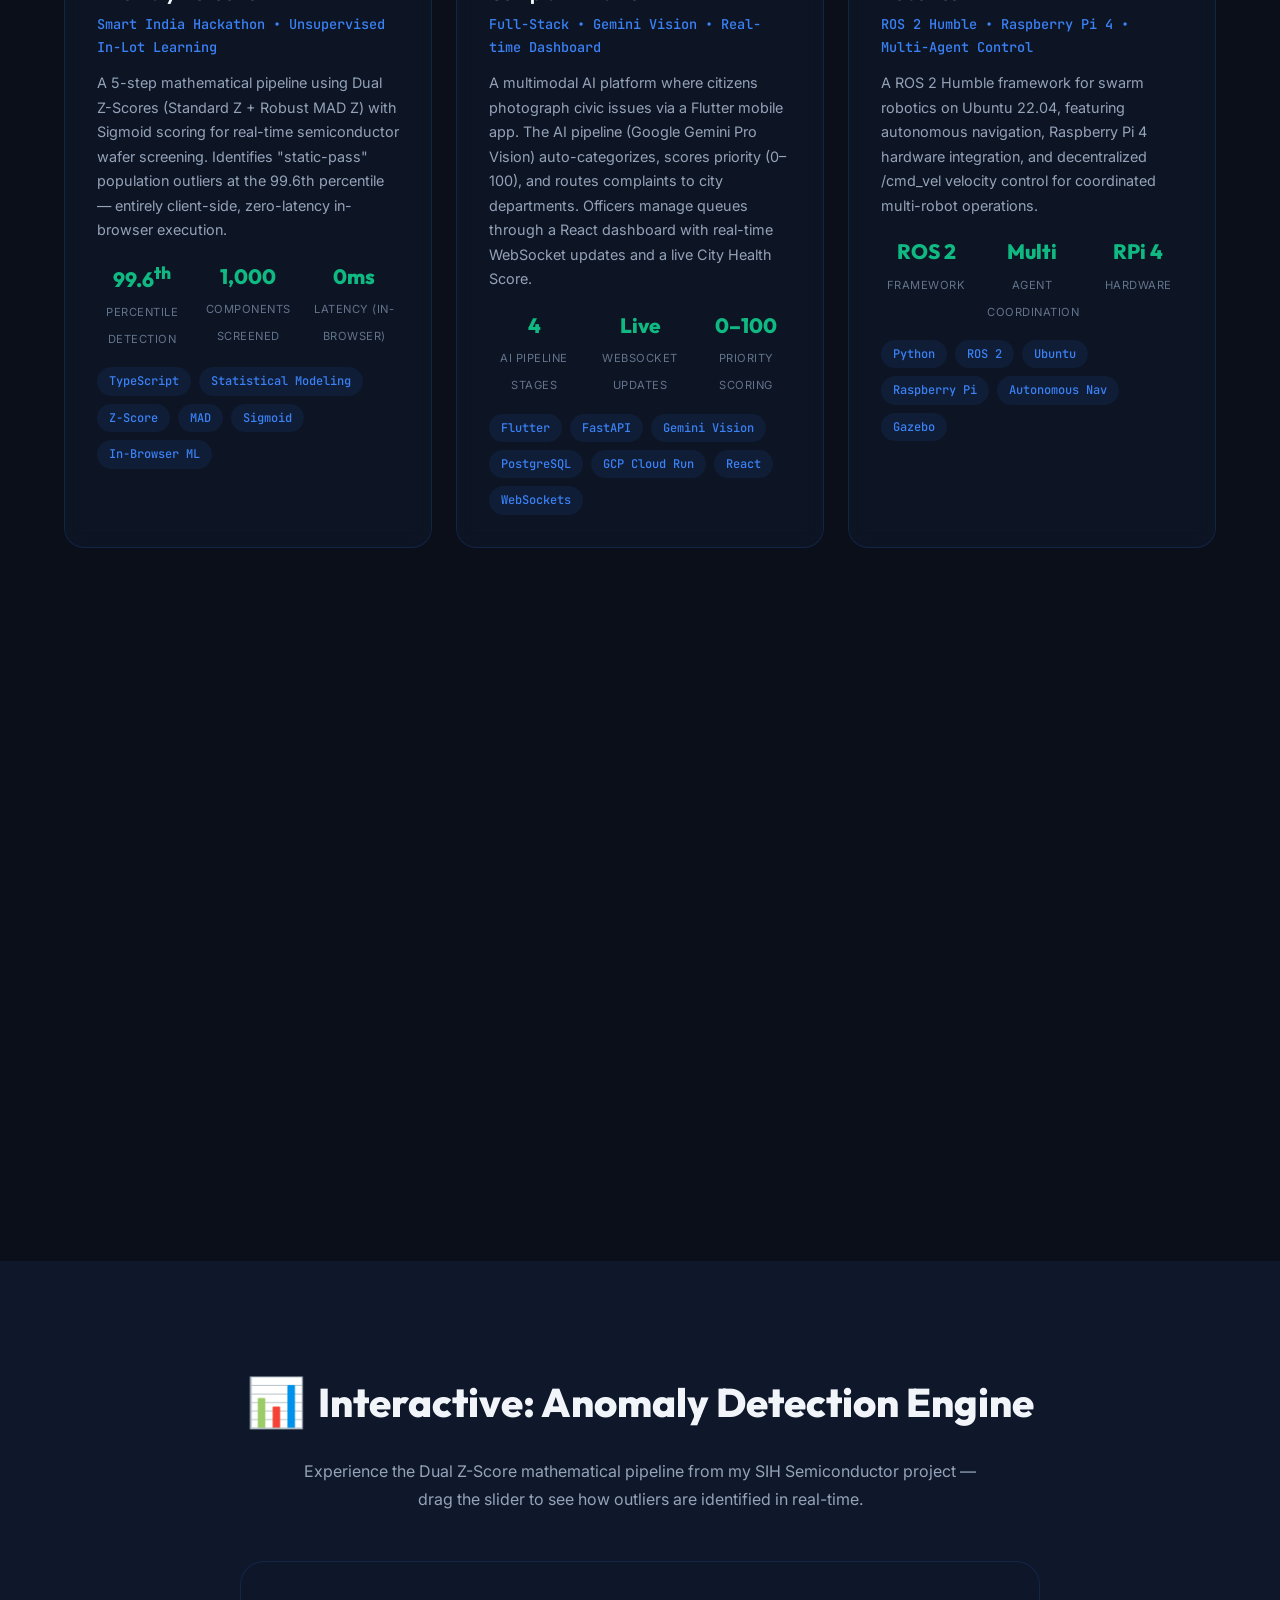
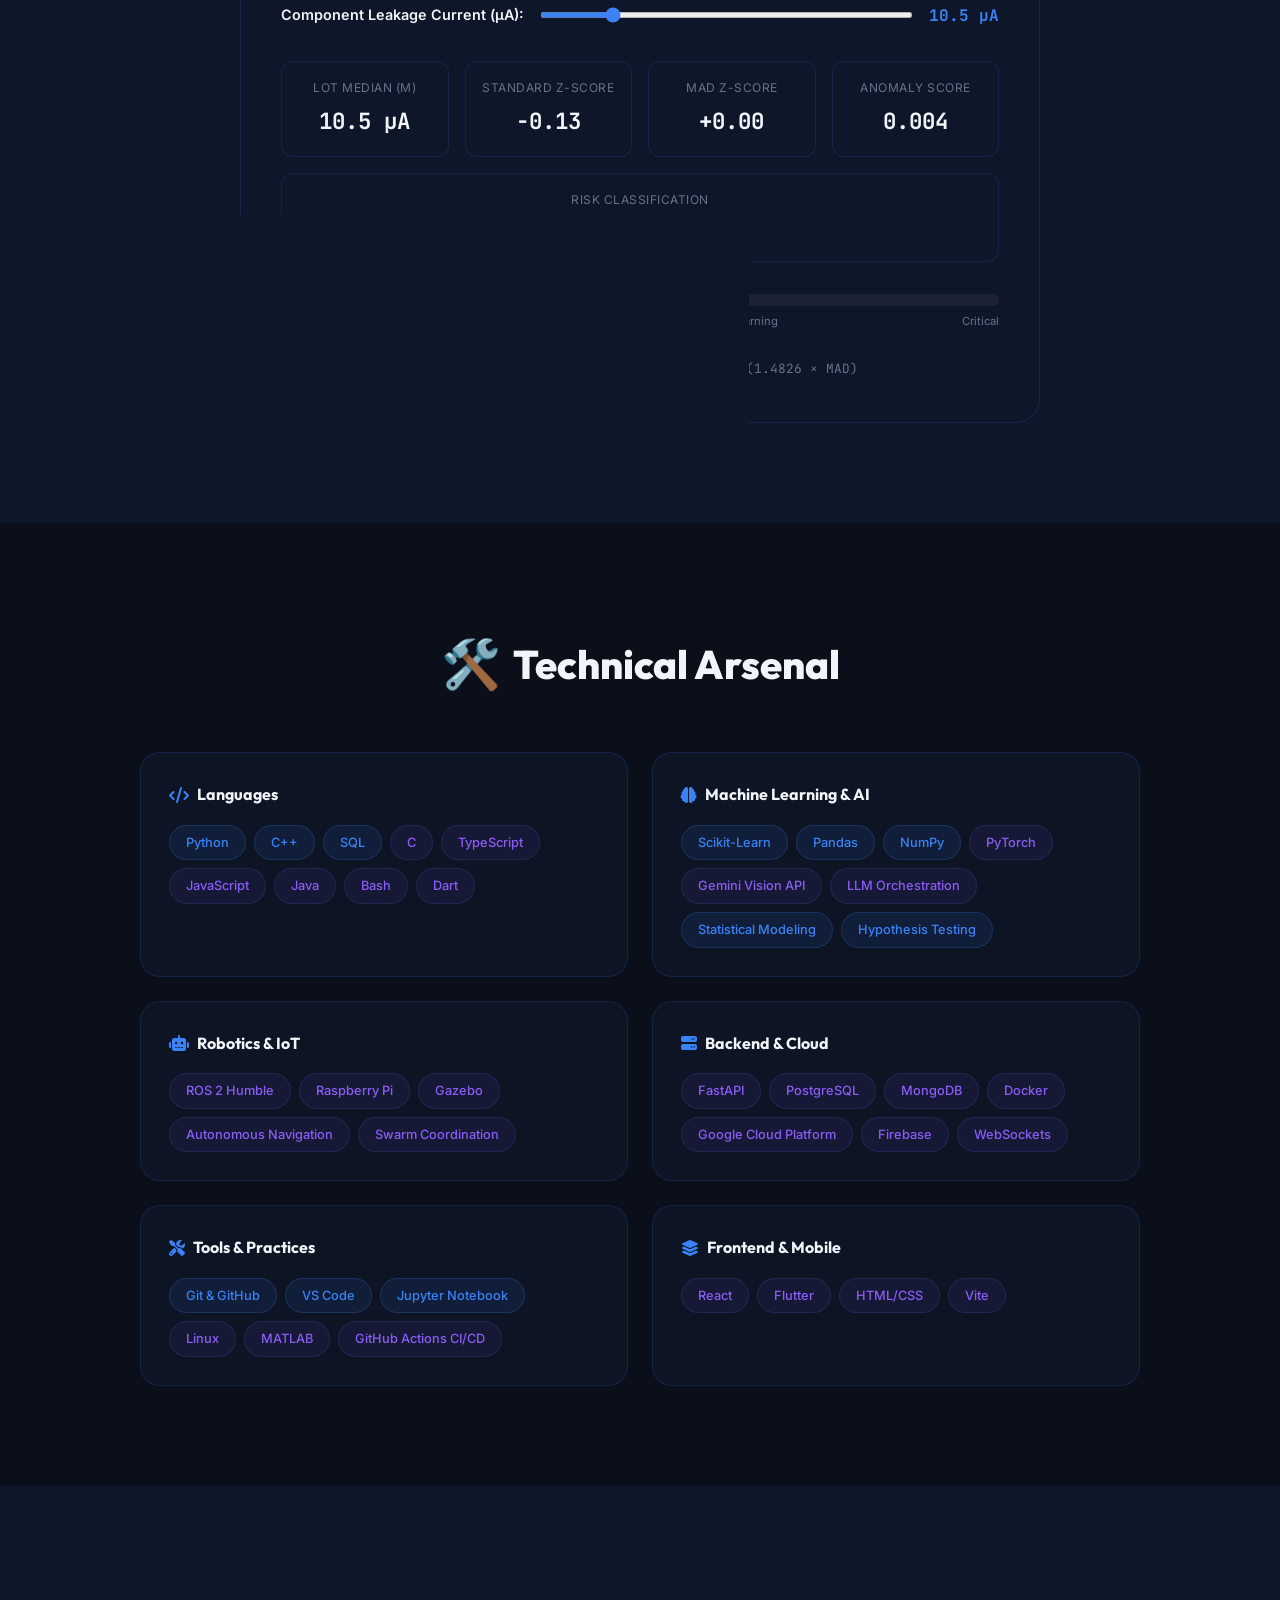
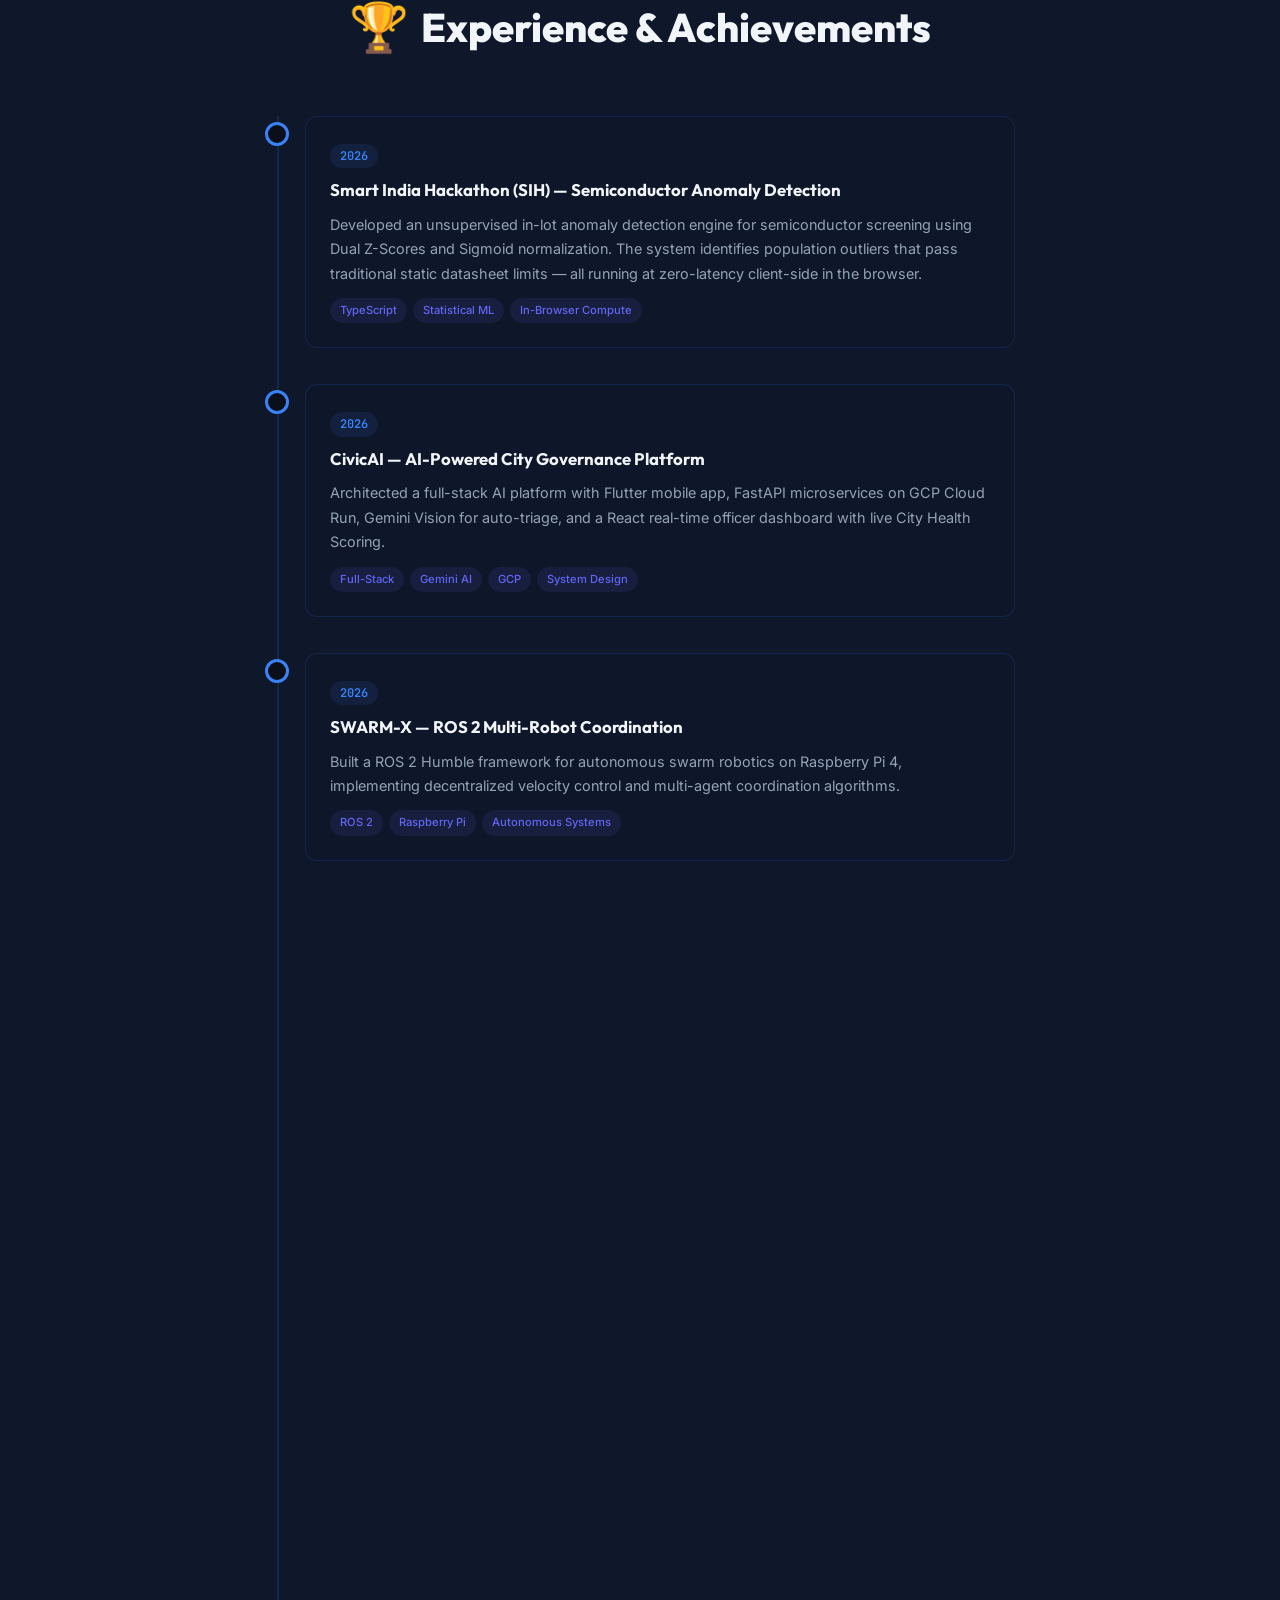
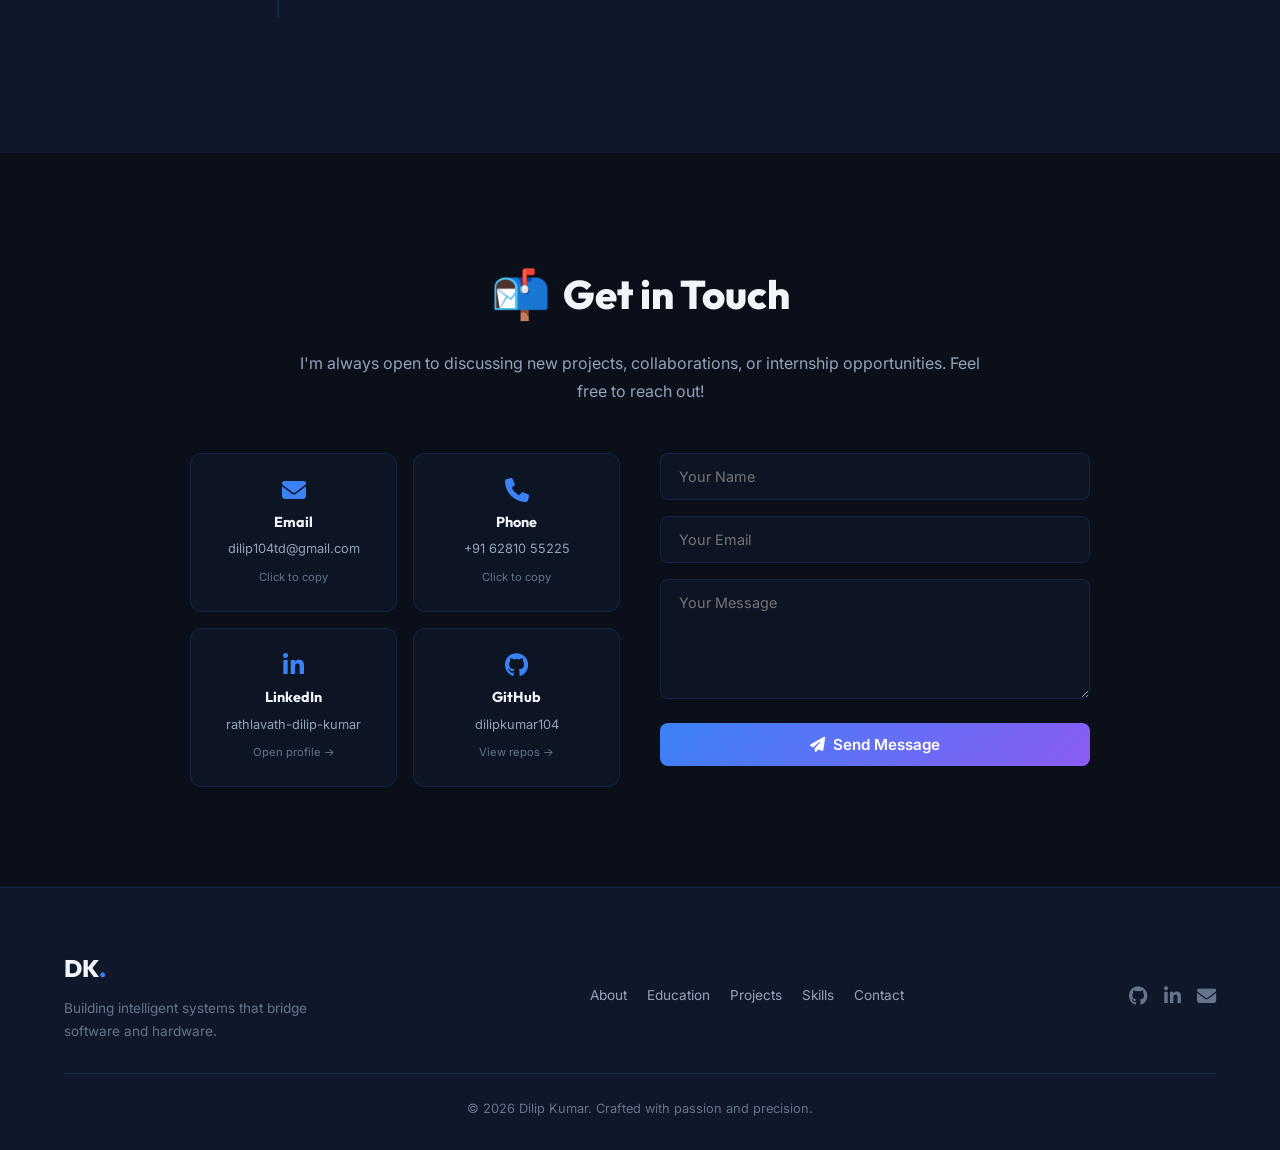
==== commit 3c57e310: "Update portfolio website design and interactive features" ====
--- a/portfolio/index.html
+++ b/portfolio/index.html
@@ -30,7 +30,7 @@
                 <li><a href="#skills" class="nav-link">Skills</a></li>
                 <li><a href="#experience" class="nav-link">Experience</a></li>
                 <li><a href="#contact" class="nav-link">Contact</a></li>
-                <li><a href="#" class="nav-link nav-cta" id="navResumeBtn">Download Resume</a></li>
+                <li><a href="../Dilip_Kumar_R_Resume.docx" download="Dilip_Kumar_R_Resume.docx" class="nav-link nav-cta" id="navResumeBtn">Download Resume</a></li>
             </ul>
         </div>
     </nav>
@@ -58,7 +58,7 @@
             </p>
             <div class="hero-ctas">
                 <a href="#projects" class="btn btn-primary"><i class="fas fa-rocket"></i> Explore Projects</a>
-                <a href="#" class="btn btn-secondary" id="heroResumeBtn"><i class="fas fa-file-alt"></i> View Resume</a>
+                <a href="../Dilip_Kumar_R_Resume.docx" download="Dilip_Kumar_R_Resume.docx" class="btn btn-secondary" id="heroResumeBtn"><i class="fas fa-file-alt"></i> View Resume</a>
                 <a href="#contact" class="btn btn-outline"><i class="fas fa-paper-plane"></i> Get in Touch</a>
             </div>
             <div class="hero-socials">
@@ -143,7 +143,7 @@
                     <h3>B.Tech in Computer Science Engineering</h3>
                     <p class="edu-institution">Keshav Memorial Institute of Technology (KMIT)</p>
                     <p class="edu-year">Expected 2029</p>
-                    <div class="edu-gpa"><span class="gpa-number">9.3</span> CGPA</div>
+                    <div class="edu-gpa"><span class="gpa-number">8.3</span> CGPA</div>
                     <div class="edu-courses">
                         <span class="course-tag">Data Structures & Algorithms</span>
                         <span class="course-tag">Object-Oriented Engineering</span>
@@ -463,8 +463,8 @@
                     <div class="timeline-content">
                         <div class="timeline-badge">2025</div>
                         <h3>Began Dual-Degree Track — IIT Madras + KMIT</h3>
-                        <p>Commenced parallel studies in BS Data Science & Applications (IIT Madras) and B.Tech CSE (KMIT), achieving 9.3 CGPA in the engineering programme while building foundational projects.</p>
-                        <div class="timeline-tags"><span>IIT Madras</span><span>KMIT</span><span>9.3 CGPA</span></div>
+                        <p>Commenced parallel studies in BS Data Science & Applications (IIT Madras) and B.Tech CSE (KMIT), achieving 8.3 CGPA in the engineering programme while building foundational projects.</p>
+                        <div class="timeline-tags"><span>IIT Madras</span><span>KMIT</span><span>8.3 CGPA</span></div>
                     </div>
                 </div>
             </div>
